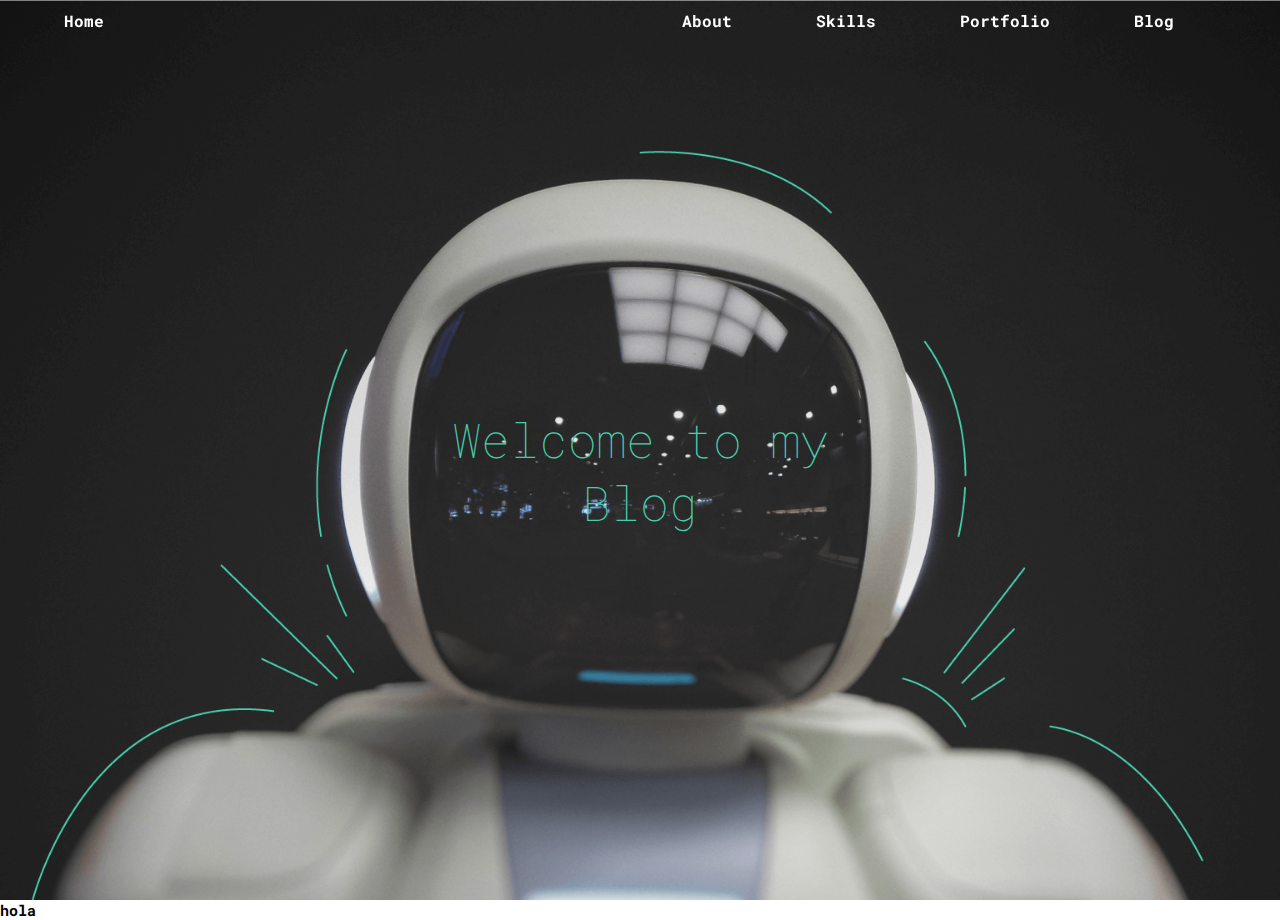
==== public/index.html @ 70240d45 "add styles to the nav bar" ====
<!DOCTYPE html>
<html lang="en">
<head>
    <meta charset="UTF-8">
    <meta http-equiv="X-UA-Compatible" content="IE=edge">
    <meta name="viewport" content="width=device-width, initial-scale=1.0">
    <title>EA</title>
    
    <link rel="stylesheet" href="css/main.css">
    <link rel="stylesheet" href="js/main.js">
    <link rel="stylesheet" href="/font/flaticon.css">

</head>
<body>
    <header class="header" id="header">
        <nav class="header__nav">
            <!-- logo button -->
            <section class="header__nav--logo">
                <a href="#">Home</a>
            </section>

            <ul class="header__nav--menu">
                <li class="menu--item">
                    <a href="#">About</a>
                </li>
                <li class="menu--item">
                    <a href="#">Skills</a>
                </li>
                <li class="menu--item">
                    <a href="#">Portfolio</a>
                </li>
                <li class="menu--item">
                    <a href="#">Blog</a>
                </li>
            </ul>
        </nav>

        <h1 class="header__title" >Welcome to my <br> Blog</h1>
    </header>

    <main class="main">
        <h2>hola</h2>
    </main>

    <footer class="footer">

    </footer>
    <!-- <main class="home__cover main">
        <header class="main__header">
            <nav class="main__header--nav">
                <section class="main__header__nav--logo-container">
                    <a href="index.html"> 
                        <img src="./assets/img/Logo-negro.png" alt="Logo de mi Blog">
                    </a>
                </section>
    
                <section class="main__header__nav--link-home">
                    <a href="perfil.html">About me</a>
                </section>
            </nav>
        </header>
    
        <div class="main__content">
            <h1 class="main__content--title">Welcome to my hotspot</h1>



            <button class="main__content--button">
                <a href="blogs.html">what's new</a>
            </button>
        </div>

        <footer class="footer--home">
            <p>Designed with ❤ by <a href="#">@efrain</a> </p>
            <ul class="icons__container">
                <li class="icons__link--container">
                    <a href="/"><span class="flaticon-010-linkedin"> </span></a>
                </li>
                <li class="icons__link--container">
                    <a href="/"><span class="flaticon-011-instagram"> </span></a>
                </li>
                <li class="icons__link--container">
                    <a href="/"><span class="flaticon-002-twitter"> </span></a>
                </li>
                <li class="icons__link--container">
                    <a href="/"><span class="flaticon-001-facebook"> </span></a>
                </li>
            </ul>
        </footer>
    </main> -->
</body>
</html>
---- public/css/main.css ----
@import url("https://fonts.googleapis.com/css2?family=Roboto+Mono:wght@300;400;500;700&family=Roboto+Slab:wght@400;700&family=Roboto:wght@400;500;700;900&display=swap");
* {
  padding: 0;
  margin: 0;
  box-sizing: border-box;
}

html {
  font-size: 62.5%;
}

body {
  width: 100vw;
  height: 100vh;
  position: relative;
  font-family: "Roboto Mono", monospace;
}

a {
  color: #FFFFFF;
  text-decoration: none;
}

li {
  list-style: none;
}

h1 {
  font-size: 48px;
  font-weight: bolder;
}

.header {
  display: grid;
  grid-template-rows: auto 1fr;
  width: 100vw;
  height: 100vh;
  background-image: url("../assets/img/Cover.png");
  /* Center the image */
  background-position: center;
  /* Do not repeat the image */
  background-repeat: no-repeat;
  /* Resize the background image to cover the entire container */
  background-size: cover;
}
.header .header__nav {
  position: sticky;
  top: 0;
  background-color: transparent; /* Inicialmente transparente */
  transition: background-color 0.3s ease;
  min-width: 300px;
  max-width: 1440px;
  width: 100%;
  margin: 0 auto;
  padding-inline: 5%;
  display: flex;
  align-items: center;
  justify-content: space-between;
}
.header .header__nav a {
  position: relative;
  font-size: 16px;
  font-weight: bolder;
}
.header .header__nav .header__nav--logo {
  flex: 1 0 0;
}
.header .header__nav .header__nav--logo a:hover {
  transition: all 1s;
  color: #47cfac;
}
.header .header__nav .header__nav--menu {
  flex: 1 0 0;
  display: flex;
  align-items: center;
  justify-content: space-around;
}
.header .header__nav .header__nav--menu .menu--item {
  padding: 1rem;
}
.header .header__nav .header__nav--menu .menu--item a {
  transition: all 0.5s;
}
.header .header__nav .header__nav--menu .menu--item a::before {
  position: absolute;
  content: " ";
  background-color: #47cfac;
  bottom: -10%;
  left: 50%;
  width: 0;
  height: 2px;
  transition: all 0.5s;
}
.header .header__nav .header__nav--menu .menu--item a:hover::before {
  left: 0;
  width: 100%;
}
.header .header__nav .header__nav--menu .menu--item a:hover {
  color: #47cfac;
}
.header .header__title {
  align-self: center;
  font-weight: lighter;
  text-align: center;
  color: #47cfac;
  margin-inline: auto;
}
---- font/flaticon.css ----
/*
  	Flaticon icon font: Flaticon
  	Creation date: 20/12/2018 09:27
  	*/

@font-face {
  font-family: "Flaticon";
  src: url("./Flaticon.eot");
  src: url("./Flaticon.eot?#iefix") format("embedded-opentype"),
       url("./Flaticon.woff") format("woff"),
       url("./Flaticon.ttf") format("truetype"),
       url("./Flaticon.svg#Flaticon") format("svg");
  font-weight: normal;
  font-style: normal;
}

@media screen and (-webkit-min-device-pixel-ratio:0) {
  @font-face {
    font-family: "Flaticon";
    src: url("./Flaticon.svg#Flaticon") format("svg");
  }
}

[class^="flaticon-"]:before, [class*=" flaticon-"]:before,
[class^="flaticon-"]:after, [class*=" flaticon-"]:after {   
  font-family: Flaticon;
        font-size: 30px;
font-style: normal;
/* margin-left: 20px; */
}

.flaticon-001-facebook:before { content: "\f100"; }
.flaticon-002-twitter:before { content: "\f101"; }
.flaticon-003-whatsapp:before { content: "\f102"; }
.flaticon-004-groupme:before { content: "\f103"; }
.flaticon-005-kik:before { content: "\f104"; }
.flaticon-006-skype:before { content: "\f105"; }
.flaticon-007-periscope:before { content: "\f106"; }
.flaticon-008-youtube:before { content: "\f107"; }
.flaticon-009-itunes:before { content: "\f108"; }
.flaticon-010-linkedin:before { content: "\f109"; }
.flaticon-011-instagram:before { content: "\f10a"; }
.flaticon-012-messenger:before { content: "\f10b"; }
.flaticon-013-twitter-1:before { content: "\f10c"; }
.flaticon-014-snapchat:before { content: "\f10d"; }
.flaticon-015-reddit:before { content: "\f10e"; }
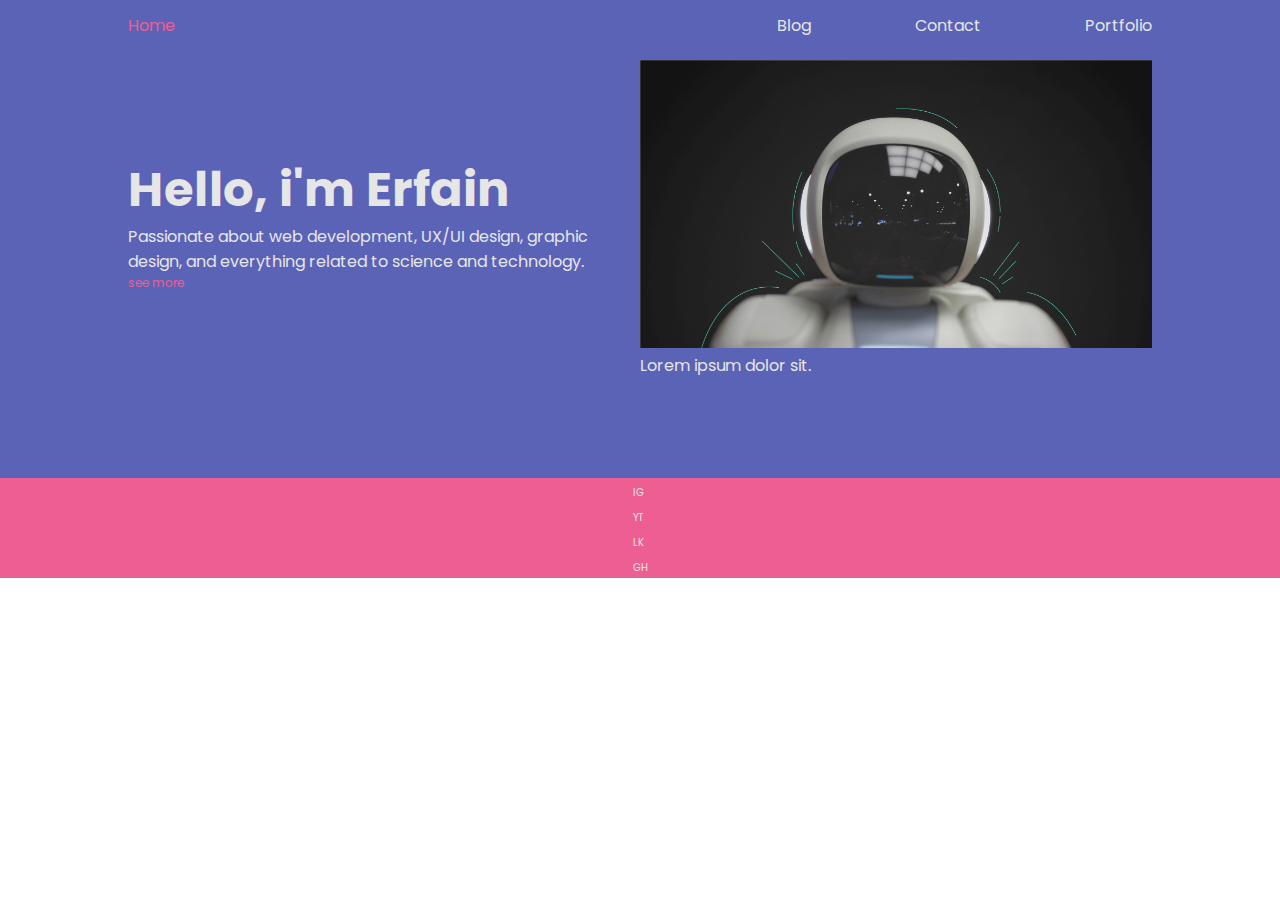
==== commit db6953aa: "add a responsive menu     burguer menu done     navbar menu done add header section     mobil first " ====
--- a/public/index.html
+++ b/public/index.html
@@ -9,84 +9,109 @@
     <link rel="stylesheet" href="css/main.css">
     <link rel="stylesheet" href="js/main.js">
     <link rel="stylesheet" href="/font/flaticon.css">
+    <link href="https://fonts.googleapis.com/icon?family=Material+Icons"
+    rel="stylesheet">
 
 </head>
 <body>
     <header class="header" id="header">
+        
         <nav class="header__nav">
-            <!-- logo button -->
-            <section class="header__nav--logo">
-                <a href="#">Home</a>
-            </section>
+            <a href="#" class="header__nav--logo home--button">Home</a>
 
             <ul class="header__nav--menu">
                 <li class="menu--item">
-                    <a href="#">About</a>
+                    <a href="">Blog</a>
                 </li>
                 <li class="menu--item">
-                    <a href="#">Skills</a>
+                    <a href="">Contact</a>
                 </li>
                 <li class="menu--item">
-                    <a href="#">Portfolio</a>
-                </li>
-                <li class="menu--item">
-                    <a href="#">Blog</a>
+                    <a href="">Portfolio</a>
                 </li>
             </ul>
+
+            <!-- <div class="menu-container">
+                <ul class="menu">
+                    <li><a href="#">Inicio</a></li>
+                    <li><a href="#">Acerca de</a></li>
+                    <li><a href="#">Servicios</a></li>
+                    <li><a href="#">Contacto</a></li>
+                </ul>
+            </div> -->
+            <nav id="mobile-menu" class="nav--menu-mobile">
+                <ul class="menu--options">
+                    <li><a href="#">Blog</a></li>
+                    <li><a href="#">Portfolio</a></li>
+                    <li><a href="#">Resume</a></li>
+                </ul>
+                <ul class="contact--list">
+                    <li>
+                        <a href="#">
+                            GH
+                        </a>
+                    </li>
+                    <li>
+                        <a href="#">
+                            LN
+                        </a>
+                    </li>
+                    <li>
+                        <a href="#">
+                            TW
+                        </a>
+                    </li>
+                </ul>
+            </nav>
+            <!--  -->
+
+            <nav class="header__nav-responsive">
+                <button class="nav-button button">
+                </button>
+            </nav>
+
         </nav>
 
-        <h1 class="header__title" >Welcome to my <br> Blog</h1>
+        <div class="header__cover">
+            <div class="header__cover--text">
+                <h1>Hello, i'm Erfain</h1>
+                <p>
+                    Passionate about web development, 
+                    UX/UI design, graphic design, and 
+                    everything related to science and 
+                    technology.
+                </p>
+
+                <!-- <button class="cover__button button" >about me</button> -->
+                <div class="cover__link--contact">
+                    <a href="#contact">see more </a>
+                    <span class="material-icons">arrow_right_alt</span>
+                </div>
+            </div>
+
+            <picture class="header__cover--imgContainer">
+                <source media="(min-width: 768px)" srcset="assets/img/Cover.png">
+                <img src="assets/img/profile-pic.jpg" alt="">
+                <a>Lorem ipsum dolor sit.</a>
+            </picture>
+
+            
+        </div>
     </header>
 
     <main class="main">
-        <h2>hola</h2>
+
     </main>
 
     <footer class="footer">
+        <ul>
+            <li><a href=""></a>IG</li>
+            <li><a href=""></a>YT</li>
+            <li><a href=""></a>LK</li>
+            <li><a href=""></a>GH</li>
+        </ul>
+    </footer>
 
-    </footer>
-    <!-- <main class="home__cover main">
-        <header class="main__header">
-            <nav class="main__header--nav">
-                <section class="main__header__nav--logo-container">
-                    <a href="index.html"> 
-                        <img src="./assets/img/Logo-negro.png" alt="Logo de mi Blog">
-                    </a>
-                </section>
-    
-                <section class="main__header__nav--link-home">
-                    <a href="perfil.html">About me</a>
-                </section>
-            </nav>
-        </header>
-    
-        <div class="main__content">
-            <h1 class="main__content--title">Welcome to my hotspot</h1>
-
-
-
-            <button class="main__content--button">
-                <a href="blogs.html">what's new</a>
-            </button>
-        </div>
-
-        <footer class="footer--home">
-            <p>Designed with ❤ by <a href="#">@efrain</a> </p>
-            <ul class="icons__container">
-                <li class="icons__link--container">
-                    <a href="/"><span class="flaticon-010-linkedin"> </span></a>
-                </li>
-                <li class="icons__link--container">
-                    <a href="/"><span class="flaticon-011-instagram"> </span></a>
-                </li>
-                <li class="icons__link--container">
-                    <a href="/"><span class="flaticon-002-twitter"> </span></a>
-                </li>
-                <li class="icons__link--container">
-                    <a href="/"><span class="flaticon-001-facebook"> </span></a>
-                </li>
-            </ul>
-        </footer>
-    </main> -->
+    <script src="js/main.js" ></script>
 </body>
 </html>--- a/public/css/main.css
+++ b/public/css/main.css
@@ -1,4 +1,4 @@
-@import url("https://fonts.googleapis.com/css2?family=Roboto+Mono:wght@300;400;500;700&family=Roboto+Slab:wght@400;700&family=Roboto:wght@400;500;700;900&display=swap");
+@import url("https://fonts.googleapis.com/css2?family=Poppins:wght@400;500;700&display=swap");
 * {
   padding: 0;
   margin: 0;
@@ -11,14 +11,24 @@
 
 body {
   width: 100vw;
-  height: 100vh;
   position: relative;
-  font-family: "Roboto Mono", monospace;
+  font-family: "Poppins", sans-serif;
+  color: #e6e6e6;
 }
 
 a {
-  color: #FFFFFF;
+  color: #e6e6e6;
   text-decoration: none;
+  font-size: 16px;
+}
+
+p {
+  font-size: 16px;
+  max-width: 600px;
+}
+
+img {
+  width: 100%;
 }
 
 li {
@@ -27,81 +37,223 @@
 
 h1 {
   font-size: 48px;
-  font-weight: bolder;
+  letter-spacing: 0.05rem;
+  font-weight: 700;
+  line-height: 48px;
+  -webkit-margin-after: 1rem;
+          margin-block-end: 1rem;
+  -webkit-margin-before: 3rem;
+          margin-block-start: 3rem;
 }
 
 .header {
-  display: grid;
-  grid-template-rows: auto 1fr;
-  width: 100vw;
-  height: 100vh;
-  background-image: url("../assets/img/Cover.png");
-  /* Center the image */
-  background-position: center;
-  /* Do not repeat the image */
-  background-repeat: no-repeat;
-  /* Resize the background image to cover the entire container */
-  background-size: cover;
+  -webkit-padding-after: 3rem;
+          padding-block-end: 3rem;
+  background-color: #5b63b7;
+}
+.header > [class*=header__] {
+  min-width: 280px;
+  max-width: 1440px;
+  width: 80%;
+  margin: 0 auto;
 }
 .header .header__nav {
-  position: sticky;
-  top: 0;
-  background-color: transparent; /* Inicialmente transparente */
-  transition: background-color 0.3s ease;
-  min-width: 300px;
-  max-width: 1440px;
-  width: 100%;
-  margin: 0 auto;
-  padding-inline: 5%;
-  display: flex;
-  align-items: center;
+  position: relative;
+  display: flex;
   justify-content: space-between;
-}
-.header .header__nav a {
+  align-items: center;
+  min-height: 5rem;
+  font-size: 16px;
+}
+.header .header__nav .header__nav--logo {
+  color: #ed5e93;
+}
+.header .header__nav .header__nav--menu {
+  flex-basis: 50%;
+  justify-content: end;
+  text-align: end;
+}
+.header .header__nav .header__nav--menu > li {
+  flex: 1 0 0;
+  transition: all 0.3s;
+}
+.header .header__nav .header__nav--menu > li > a {
   position: relative;
-  font-size: 16px;
-  font-weight: bolder;
-}
-.header .header__nav .header__nav--logo {
-  flex: 1 0 0;
-}
-.header .header__nav .header__nav--logo a:hover {
-  transition: all 1s;
-  color: #47cfac;
-}
-.header .header__nav .header__nav--menu {
-  flex: 1 0 0;
-  display: flex;
-  align-items: center;
-  justify-content: space-around;
-}
-.header .header__nav .header__nav--menu .menu--item {
-  padding: 1rem;
-}
-.header .header__nav .header__nav--menu .menu--item a {
-  transition: all 0.5s;
-}
-.header .header__nav .header__nav--menu .menu--item a::before {
+}
+.header .header__nav .header__nav--menu > li > a::before {
   position: absolute;
   content: " ";
-  background-color: #47cfac;
+  background-color: #ed5e93;
   bottom: -10%;
   left: 50%;
   width: 0;
-  height: 2px;
+  height: 5px;
   transition: all 0.5s;
 }
-.header .header__nav .header__nav--menu .menu--item a:hover::before {
-  left: 0;
-  width: 100%;
-}
-.header .header__nav .header__nav--menu .menu--item a:hover {
-  color: #47cfac;
-}
-.header .header__title {
-  align-self: center;
-  font-weight: lighter;
-  text-align: center;
-  color: #47cfac;
-  margin-inline: auto;
+.header .header__nav .header__nav--menu > li > a:hover::before {
+  left: 0%;
+  width: 100%;
+}
+.header .header__nav .header__nav--menu > li > a:hover {
+  color: #ed5e93;
+}
+.header .header__nav .nav--menu-mobile.open {
+  display: flex;
+}
+.header .header__nav .nav--menu-mobile {
+  display: none;
+  flex-direction: column;
+  align-items: center;
+  justify-content: space-around;
+  position: fixed;
+  inset: 0;
+  width: 100vw;
+  height: 100vh;
+  padding: 5rem;
+  background-color: #e6e6e6;
+}
+.header .header__nav .nav--menu-mobile li a {
+  color: #ed5e93;
+}
+.header .header__nav .nav--menu-mobile > ul {
+  display: flex;
+  flex: 1 0 0;
+  width: 100%;
+}
+.header .header__nav .nav--menu-mobile .menu--options {
+  flex-direction: column;
+  align-items: center;
+  justify-content: center;
+  gap: 3rem;
+}
+.header .header__nav .nav--menu-mobile .menu--options li {
+  width: 50%;
+}
+.header .header__nav .nav--menu-mobile .contact--list {
+  justify-content: space-around;
+  align-items: center;
+}
+.header .header__nav .nav--menu-mobile .contact--list::before {
+  content: "Say Hello";
+  position: absolute;
+  top: 55%;
+  color: #ed5e93;
+  opacity: 0.5;
+  font-size: 24px;
+  font-weight: 700;
+}
+.header .header__nav .nav-button {
+  height: 30px;
+  width: 30px;
+  background: none;
+  outline: none;
+  border: none;
+}
+.header .header__nav .nav-button::before {
+  content: "";
+  display: inline-block;
+  width: 100%;
+  height: 2px;
+  background-color: #ed5e93;
+  transition: all 0.3s;
+}
+.header .header__nav .nav-button::after {
+  content: "";
+  display: inline-block;
+  width: 80%;
+  height: 2px;
+  background-color: #ed5e93;
+  transition: all 0.3s;
+  transform: translateX(10%);
+}
+.header .header__nav .nav-button-active {
+  height: 30px;
+  width: 30px;
+  background: none;
+  outline: none;
+  border: none;
+}
+.header .header__nav .nav-button-active::before {
+  content: "";
+  display: inline-block;
+  width: 100%;
+  height: 2px;
+  background-color: #ed5e93;
+  transform: translateY(400%) rotate(45deg);
+}
+.header .header__nav .nav-button-active::after {
+  content: "";
+  display: inline-block;
+  width: 100%;
+  height: 2px;
+  background-color: #ed5e93;
+  transform: translateY(-400%) rotate(-45deg);
+}
+.header .header__cover {
+  flex-grow: 1;
+  display: flex;
+  flex-wrap: wrap;
+  align-items: center;
+}
+@media (min-width: 768px) {
+  .header .header__cover > [class*=header__cover--] {
+    width: 50%;
+  }
+}
+.header .header__cover .header__cover--text .cover__link--contact {
+  width: -moz-fit-content;
+  width: fit-content;
+  -webkit-margin-after: 1rem;
+          margin-block-end: 1rem;
+  display: flex;
+  gap: 2px;
+  align-items: center;
+  transition: all 0.3s;
+}
+.header .header__cover .header__cover--text .cover__link--contact > a {
+  font-size: 12px;
+  color: #ed5e93;
+}
+.header .header__cover .header__cover--text .cover__link--contact > span {
+  font-size: 16px;
+  color: #ed5e93;
+  cursor: pointer;
+}
+.header .header__cover .header__cover--text .cover__link--contact:hover {
+  transform: translateX(10%);
+}
+.header .header__cover .header__cover--imgContainer {
+  margin-block: 1rem;
+}
+
+.main {
+  padding-block: 3rem;
+  background-color: #5b63b7;
+}
+
+.footer {
+  display: flex;
+  justify-content: center;
+  align-items: center;
+  background-color: #ed5e93;
+}
+.footer > [class*=footer__] {
+  min-width: 280px;
+  max-width: 1440px;
+  width: 80%;
+  margin: 0 auto;
+}
+
+@media (max-width: 768px) {
+  .header__nav--menu {
+    display: none;
+  }
+}
+@media (min-width: 767px) {
+  .header__nav-responsive {
+    display: none;
+  }
+  .header__nav--menu {
+    display: flex;
+  }
 }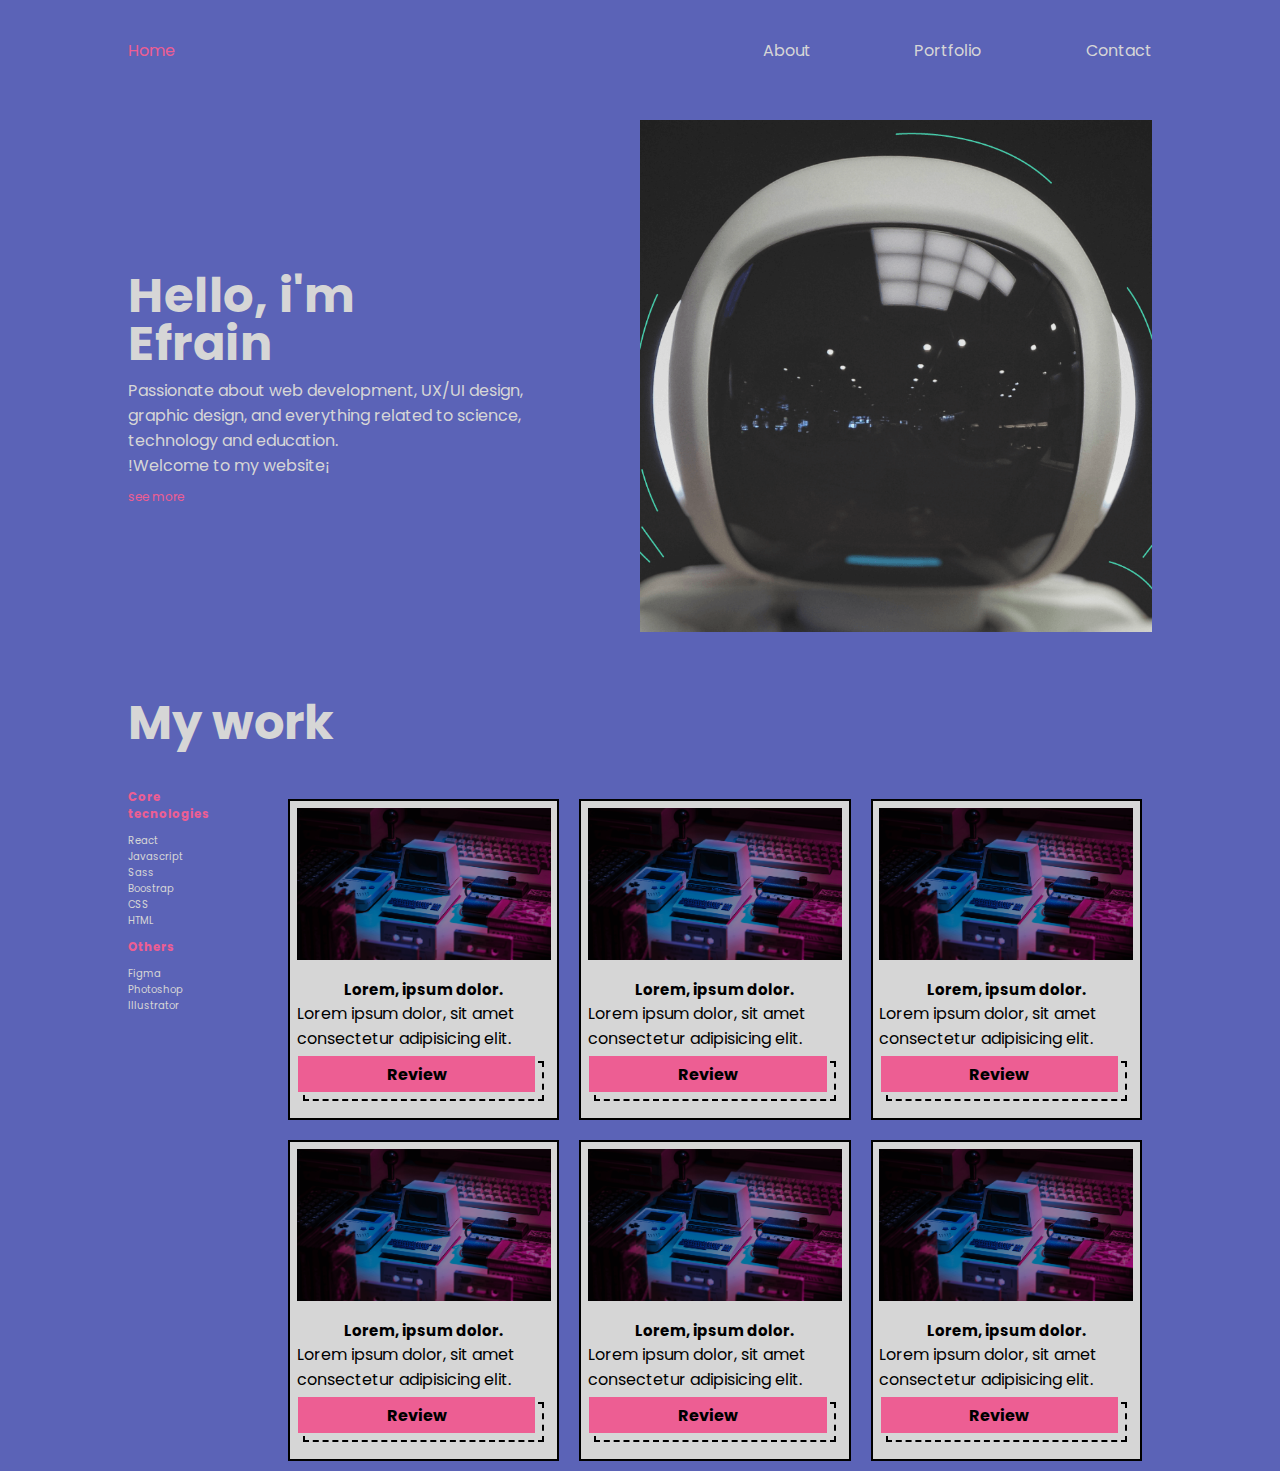
==== commit e7f14acd: "Add my work section to the main content,     -responsive" ====
--- a/public/index.html
+++ b/public/index.html
@@ -21,29 +21,21 @@
 
             <ul class="header__nav--menu">
                 <li class="menu--item">
-                    <a href="">Blog</a>
+                    <a href="">About</a>
+                </li>
+                <li class="menu--item">
+                    <a href="">Portfolio</a>
                 </li>
                 <li class="menu--item">
                     <a href="">Contact</a>
                 </li>
-                <li class="menu--item">
-                    <a href="">Portfolio</a>
-                </li>
             </ul>
 
-            <!-- <div class="menu-container">
-                <ul class="menu">
-                    <li><a href="#">Inicio</a></li>
-                    <li><a href="#">Acerca de</a></li>
-                    <li><a href="#">Servicios</a></li>
-                    <li><a href="#">Contacto</a></li>
-                </ul>
-            </div> -->
             <nav id="mobile-menu" class="nav--menu-mobile">
                 <ul class="menu--options">
-                    <li><a href="#">Blog</a></li>
+                    <li><a href="#">About me</a></li>
                     <li><a href="#">Portfolio</a></li>
-                    <li><a href="#">Resume</a></li>
+                    <li><a href="#">Contact</a></li>
                 </ul>
                 <ul class="contact--list">
                     <li>
@@ -64,27 +56,25 @@
                 </ul>
             </nav>
             <!--  -->
-
             <nav class="header__nav-responsive">
                 <button class="nav-button button">
                 </button>
             </nav>
-
         </nav>
-
         <div class="header__cover">
             <div class="header__cover--text">
-                <h1>Hello, i'm Erfain</h1>
+                <h1>Hello, i'm <br> Efrain</h1>
                 <p>
                     Passionate about web development, 
                     UX/UI design, graphic design, and 
-                    everything related to science and 
-                    technology.
+                    everything related to science, technology and education.
+                    <br>
+                    !Welcome to my website¡
                 </p>
 
                 <!-- <button class="cover__button button" >about me</button> -->
                 <div class="cover__link--contact">
-                    <a href="#contact">see more </a>
+                    <a href="about.html">see more </a>
                     <span class="material-icons">arrow_right_alt</span>
                 </div>
             </div>
@@ -92,7 +82,6 @@
             <picture class="header__cover--imgContainer">
                 <source media="(min-width: 768px)" srcset="assets/img/Cover.png">
                 <img src="assets/img/profile-pic.jpg" alt="">
-                <a>Lorem ipsum dolor sit.</a>
             </picture>
 
             
@@ -100,17 +89,135 @@
     </header>
 
     <main class="main">
-
+        <h2 class="main__projects-tittel">My work</h2>
+        <div class="main__projects-wraper">
+            <div class="main__projects--aside">
+                <h3>Core <br> tecnologies</h3>
+                <ul>
+                    <li>React</li>
+                    <li>Javascript</li>
+                    <li>Sass</li>
+                    <li>Boostrap</li>
+                    <li>CSS</li>
+                    <li>HTML</li>
+                </ul>
+                <h3>Others</h3>
+                <ul>
+                    <li>Figma</li>
+                    <li>Photoshop</li>
+                    <li>Illustrator</li>
+                </ul>
+            </div>
+
+            <div class="main__projects">
+
+                <div class="project-card card">
+                    <div class="img-container">
+                        <img class="project-img" src="assets/img/main-news-img.png" alt="">
+                    </div>
+
+                    <div class="info-container">
+                        <h2 class="project-title">Lorem, ipsum dolor.</h2>
+                        <p class="project-description">Lorem ipsum dolor, sit amet consectetur adipisicing elit.</p>
+
+                        <div class="project-button button" href="#">
+                            <a href="#"><span>Review</span></a>
+                        </div>
+
+                    </div>
+                </div>
+
+                <div class="project-card card">
+                    <div class="img-container">
+                        <img class="project-img" src="assets/img/main-news-img.png" alt="">
+                    </div>
+
+                    <div class="info-container">
+                        <h2 class="project-title">Lorem, ipsum dolor.</h2>
+                        <p class="project-description">Lorem ipsum dolor, sit amet consectetur adipisicing elit.</p>
+
+                        <div class="project-button button" href="#">
+                            <a href="#"><span>Review</span></a>
+                        </div>
+                        
+                    </div>
+                </div>
+
+                <div class="project-card card">
+                    <div class="img-container">
+                        <img class="project-img" src="assets/img/main-news-img.png" alt="">
+                    </div>
+
+                    <div class="info-container">
+                        <h2 class="project-title">Lorem, ipsum dolor.</h2>
+                        <p class="project-description">Lorem ipsum dolor, sit amet consectetur adipisicing elit.</p>
+
+                        <div class="project-button button" href="#">
+                            <a href="#"><span>Review</span></a>
+                        </div>
+                        
+                    </div>
+                </div>
+
+                <div class="project-card card">
+                    <div class="img-container">
+                        <img class="project-img" src="assets/img/main-news-img.png" alt="">
+                    </div>
+
+                    <div class="info-container">
+                        <h2 class="project-title">Lorem, ipsum dolor.</h2>
+                        <p class="project-description">Lorem ipsum dolor, sit amet consectetur adipisicing elit.</p>
+
+                        <div class="project-button button" href="#">
+                            <a href="#"><span>Review</span></a>
+                        </div>
+                        
+                    </div>
+                </div>
+
+                <div class="project-card card">
+                    <div class="img-container">
+                        <img class="project-img" src="assets/img/main-news-img.png" alt="">
+                    </div>
+
+                    <div class="info-container">
+                        <h2 class="project-title">Lorem, ipsum dolor.</h2>
+                        <p class="project-description">Lorem ipsum dolor, sit amet consectetur adipisicing elit.</p>
+
+                        <div class="project-button button" href="#">
+                            <a href="#"><span>Review</span></a>
+                        </div>
+                        
+                    </div>
+                </div>
+
+                <div class="project-card card">
+                    <div class="img-container">
+                        <img class="project-img" src="assets/img/main-news-img.png" alt="">
+                    </div>
+
+                    <div class="info-container">
+                        <h2 class="project-title">Lorem, ipsum dolor.</h2>
+                        <p class="project-description">Lorem ipsum dolor, sit amet consectetur adipisicing elit.</p>
+
+                        <div class="project-button button" href="#">
+                            <a href="#"><span>Review</span></a>
+                        </div>
+                        
+                    </div>
+                </div>
+            </div>
+        </div>
     </main>
 
-    <footer class="footer">
+    <!-- <footer class="footer">
         <ul>
             <li><a href=""></a>IG</li>
             <li><a href=""></a>YT</li>
             <li><a href=""></a>LK</li>
             <li><a href=""></a>GH</li>
         </ul>
-    </footer>
+    </footer> -->
 
     <script src="js/main.js" ></script>
 </body>
--- a/public/css/main.css
+++ b/public/css/main.css
@@ -1,4 +1,343 @@
 @import url("https://fonts.googleapis.com/css2?family=Poppins:wght@400;500;700&display=swap");
+@import url("https://fonts.googleapis.com/css2?family=Poppins:wght@400;500;700&display=swap");
+@import url("https://fonts.googleapis.com/css2?family=Poppins:wght@400;500;700&display=swap");
+@import url("https://fonts.googleapis.com/css2?family=Poppins:wght@400;500;700&display=swap");
+.main > [class*=main__] {
+  min-width: 280px;
+  max-width: 1440px;
+  width: 80%;
+  margin: 0 auto;
+}
+.main .main__projects-tittel {
+  font-size: 48px;
+  -webkit-margin-after: 3rem;
+          margin-block-end: 3rem;
+}
+.main .main__projects-wraper {
+  display: flex;
+  flex-wrap: wrap;
+}
+.main .main__projects-wraper .main__projects--aside {
+  flex: 0 1 150px;
+  -webkit-padding-end: 3rem;
+          padding-inline-end: 3rem;
+  position: relative;
+}
+.main .main__projects-wraper .main__projects--aside ul, .main .main__projects-wraper .main__projects--aside h3 {
+  -webkit-margin-after: 1rem;
+          margin-block-end: 1rem;
+}
+.main .main__projects-wraper .main__projects--aside h3 {
+  color: #ed5e93;
+}
+.main .main__projects-wraper .main__projects {
+  flex: 1 0 280px;
+  display: grid;
+  grid-template-columns: repeat(auto-fit, minmax(230px, 1fr));
+  grid-auto-flow: dense;
+}
+.main .main__projects-wraper .main__projects .project-card {
+  margin: 1rem;
+  background-color: #d6d6d6;
+  border: 2px solid #000000;
+}
+.main .main__projects-wraper .main__projects .project-card .img-container {
+  padding: 2.5%;
+}
+.main .main__projects-wraper .main__projects .project-card .img-container img {
+  width: 100%;
+}
+.main .main__projects-wraper .main__projects .project-card .info-container {
+  padding: 2.5%;
+  display: flex;
+  flex-direction: column;
+  align-items: center;
+  color: #000000;
+}
+.main .main__projects-wraper .main__projects .project-card .info-container .project-button {
+  margin-block: 1rem;
+}
+
+.button {
+  position: relative;
+  border: 2px dashed #000000;
+  width: 95%;
+  min-height: 40px;
+}
+.button a {
+  position: absolute;
+  top: -7px;
+  left: -3%;
+  width: 100%;
+  height: 100%;
+  text-align: center;
+  background-color: #ed5e93;
+  display: grid;
+  place-content: center;
+  color: #000000;
+  font-weight: 700;
+}
+.button:hover > a {
+  transition: all 0.3s;
+  top: 0;
+  left: 0;
+}
+.button:hover {
+  border: 2px solid #000000;
+}
+
+.card {
+  display: flex;
+  flex-direction: column;
+  justify-content: space-between;
+  align-items: center;
+}
+
+.header {
+  -webkit-padding-after: 3rem;
+          padding-block-end: 3rem;
+}
+.header > [class*=header__] {
+  min-width: 280px;
+  max-width: 1440px;
+  width: 80%;
+  margin: 0 auto;
+}
+.header .header__nav {
+  position: relative;
+  display: flex;
+  justify-content: space-between;
+  align-items: center;
+  font-size: 16px;
+  height: 10rem;
+}
+.header .header__nav .header__nav--logo {
+  color: #ed5e93;
+  position: relative;
+}
+.header .header__nav .header__nav--logo::before {
+  position: absolute;
+  content: " ";
+  background-color: #ed5e93;
+  bottom: -10%;
+  left: 50%;
+  width: 0;
+  height: 5px;
+  transition: all 0.3s;
+}
+.header .header__nav .header__nav--logo:hover::before {
+  left: 0%;
+  width: 100%;
+}
+.header .header__nav .header__nav--logo:hover {
+  color: #ed5e93;
+}
+.header .header__nav .header__nav--menu {
+  flex-basis: 50%;
+  justify-content: end;
+  text-align: end;
+}
+.header .header__nav .header__nav--menu > li {
+  flex: 1 0 0;
+}
+.header .header__nav .header__nav--menu > li a {
+  position: relative;
+}
+.header .header__nav .header__nav--menu > li a::before {
+  position: absolute;
+  content: " ";
+  background-color: #ed5e93;
+  bottom: -10%;
+  left: 50%;
+  width: 0;
+  height: 5px;
+  transition: all 0.3s;
+}
+.header .header__nav .header__nav--menu > li a:hover::before {
+  left: 0%;
+  width: 100%;
+}
+.header .header__nav .header__nav--menu > li a:hover {
+  color: #ed5e93;
+}
+.header .header__nav .nav--menu-mobile.open {
+  display: flex;
+}
+.header .header__nav .nav--menu-mobile {
+  display: none;
+  flex-direction: column;
+  align-items: center;
+  justify-content: space-around;
+  position: fixed;
+  inset: 0;
+  width: 100vw;
+  height: 100vh;
+  padding: 5rem;
+  background-color: #d6d6d6;
+}
+.header .header__nav .nav--menu-mobile li a {
+  color: #ed5e93;
+}
+.header .header__nav .nav--menu-mobile > ul {
+  display: flex;
+  flex: 1 0 0;
+  width: 100%;
+}
+.header .header__nav .nav--menu-mobile .menu--options {
+  flex-direction: column;
+  align-items: center;
+  justify-content: center;
+  gap: 3rem;
+}
+.header .header__nav .nav--menu-mobile .menu--options li {
+  width: 50%;
+}
+.header .header__nav .nav--menu-mobile .menu--options li a {
+  position: relative;
+}
+.header .header__nav .nav--menu-mobile .menu--options li a::before {
+  position: absolute;
+  content: " ";
+  background-color: #ed5e93;
+  bottom: -10%;
+  left: 50%;
+  width: 0;
+  height: 5px;
+  transition: all 0.3s;
+}
+.header .header__nav .nav--menu-mobile .menu--options li a:hover::before {
+  left: 0%;
+  width: 100%;
+}
+.header .header__nav .nav--menu-mobile .menu--options li a:hover {
+  color: #ed5e93;
+}
+.header .header__nav .nav--menu-mobile .contact--list {
+  justify-content: space-around;
+  align-items: center;
+}
+.header .header__nav .nav--menu-mobile .contact--list::before {
+  content: "Say Hello";
+  position: absolute;
+  top: 55%;
+  color: #ed5e93;
+  opacity: 0.5;
+  font-size: 24px;
+  font-weight: 700;
+}
+.header .header__nav .nav-button {
+  height: 30px;
+  width: 30px;
+  background: none;
+  outline: none;
+  border: none;
+}
+.header .header__nav .nav-button::before {
+  content: "";
+  display: inline-block;
+  width: 100%;
+  height: 2px;
+  background-color: #ed5e93;
+  clear: both;
+  transition: all 0.3s;
+}
+.header .header__nav .nav-button::after {
+  content: "";
+  display: inline-block;
+  width: 80%;
+  height: 2px;
+  background-color: #ed5e93;
+  clear: both;
+  transition: all 0.3s;
+  transform: translateX(10%);
+}
+.header .header__nav .nav-button-active {
+  height: 30px;
+  width: 30px;
+  background: none;
+  outline: none;
+  border: none;
+}
+.header .header__nav .nav-button-active::before {
+  transform: translateY(400%) rotate(45deg);
+}
+.header .header__nav .nav-button-active::after {
+  width: 100%;
+  transform: translateY(-400%) rotate(-45deg);
+}
+.header .header__cover {
+  flex-grow: 1;
+  display: flex;
+  flex-wrap: wrap;
+  align-items: center;
+}
+@media (min-width: 768px) {
+  .header .header__cover > [class*=header__cover--] {
+    width: 50%;
+  }
+}
+@media (min-width: 768px) {
+  .header .header__cover .header__cover--text > p {
+    width: 80%;
+  }
+}
+.header .header__cover .header__cover--text .cover__link--contact {
+  width: -moz-fit-content;
+  width: fit-content;
+  margin-block: 1rem;
+  display: flex;
+  gap: 2px;
+  align-items: center;
+}
+.header .header__cover .header__cover--text .cover__link--contact > a {
+  font-size: 12px;
+  color: #ed5e93;
+}
+.header .header__cover .header__cover--text .cover__link--contact > span {
+  font-size: 16px;
+  color: #ed5e93;
+  cursor: pointer;
+}
+.header .header__cover .header__cover--text .cover__link--contact:hover {
+  transition: all 0.9s;
+  transform: translateX(10%);
+}
+.header .header__cover .header__cover--imgContainer {
+  margin-block: 2rem;
+}
+.header .header__cover .header__cover--imgContainer img {
+  aspect-ratio: 1/1;
+  object-view-box: inset(15%);
+  -o-object-fit: cover;
+     object-fit: cover;
+}
+
+@media (max-width: 768px) {
+  .header__nav--menu {
+    display: none;
+  }
+}
+@media (min-width: 767px) {
+  .header__nav-responsive {
+    display: none;
+  }
+  .header__nav--menu {
+    display: flex;
+  }
+}
+.footer {
+  display: flex;
+  justify-content: center;
+  align-items: center;
+  background-color: #ed5e93;
+}
+.footer > [class*=footer__] {
+  min-width: 280px;
+  max-width: 1440px;
+  width: 80%;
+  margin: 0 auto;
+}
+
 * {
   padding: 0;
   margin: 0;
@@ -10,21 +349,21 @@
 }
 
 body {
-  width: 100vw;
+  width: 100%;
   position: relative;
   font-family: "Poppins", sans-serif;
-  color: #e6e6e6;
+  color: #d6d6d6;
+  background-color: #5b63b7;
 }
 
 a {
-  color: #e6e6e6;
+  color: #d6d6d6;
   text-decoration: none;
   font-size: 16px;
 }
 
 p {
   font-size: 16px;
-  max-width: 600px;
 }
 
 img {
@@ -44,216 +383,4 @@
           margin-block-end: 1rem;
   -webkit-margin-before: 3rem;
           margin-block-start: 3rem;
-}
-
-.header {
-  -webkit-padding-after: 3rem;
-          padding-block-end: 3rem;
-  background-color: #5b63b7;
-}
-.header > [class*=header__] {
-  min-width: 280px;
-  max-width: 1440px;
-  width: 80%;
-  margin: 0 auto;
-}
-.header .header__nav {
-  position: relative;
-  display: flex;
-  justify-content: space-between;
-  align-items: center;
-  min-height: 5rem;
-  font-size: 16px;
-}
-.header .header__nav .header__nav--logo {
-  color: #ed5e93;
-}
-.header .header__nav .header__nav--menu {
-  flex-basis: 50%;
-  justify-content: end;
-  text-align: end;
-}
-.header .header__nav .header__nav--menu > li {
-  flex: 1 0 0;
-  transition: all 0.3s;
-}
-.header .header__nav .header__nav--menu > li > a {
-  position: relative;
-}
-.header .header__nav .header__nav--menu > li > a::before {
-  position: absolute;
-  content: " ";
-  background-color: #ed5e93;
-  bottom: -10%;
-  left: 50%;
-  width: 0;
-  height: 5px;
-  transition: all 0.5s;
-}
-.header .header__nav .header__nav--menu > li > a:hover::before {
-  left: 0%;
-  width: 100%;
-}
-.header .header__nav .header__nav--menu > li > a:hover {
-  color: #ed5e93;
-}
-.header .header__nav .nav--menu-mobile.open {
-  display: flex;
-}
-.header .header__nav .nav--menu-mobile {
-  display: none;
-  flex-direction: column;
-  align-items: center;
-  justify-content: space-around;
-  position: fixed;
-  inset: 0;
-  width: 100vw;
-  height: 100vh;
-  padding: 5rem;
-  background-color: #e6e6e6;
-}
-.header .header__nav .nav--menu-mobile li a {
-  color: #ed5e93;
-}
-.header .header__nav .nav--menu-mobile > ul {
-  display: flex;
-  flex: 1 0 0;
-  width: 100%;
-}
-.header .header__nav .nav--menu-mobile .menu--options {
-  flex-direction: column;
-  align-items: center;
-  justify-content: center;
-  gap: 3rem;
-}
-.header .header__nav .nav--menu-mobile .menu--options li {
-  width: 50%;
-}
-.header .header__nav .nav--menu-mobile .contact--list {
-  justify-content: space-around;
-  align-items: center;
-}
-.header .header__nav .nav--menu-mobile .contact--list::before {
-  content: "Say Hello";
-  position: absolute;
-  top: 55%;
-  color: #ed5e93;
-  opacity: 0.5;
-  font-size: 24px;
-  font-weight: 700;
-}
-.header .header__nav .nav-button {
-  height: 30px;
-  width: 30px;
-  background: none;
-  outline: none;
-  border: none;
-}
-.header .header__nav .nav-button::before {
-  content: "";
-  display: inline-block;
-  width: 100%;
-  height: 2px;
-  background-color: #ed5e93;
-  transition: all 0.3s;
-}
-.header .header__nav .nav-button::after {
-  content: "";
-  display: inline-block;
-  width: 80%;
-  height: 2px;
-  background-color: #ed5e93;
-  transition: all 0.3s;
-  transform: translateX(10%);
-}
-.header .header__nav .nav-button-active {
-  height: 30px;
-  width: 30px;
-  background: none;
-  outline: none;
-  border: none;
-}
-.header .header__nav .nav-button-active::before {
-  content: "";
-  display: inline-block;
-  width: 100%;
-  height: 2px;
-  background-color: #ed5e93;
-  transform: translateY(400%) rotate(45deg);
-}
-.header .header__nav .nav-button-active::after {
-  content: "";
-  display: inline-block;
-  width: 100%;
-  height: 2px;
-  background-color: #ed5e93;
-  transform: translateY(-400%) rotate(-45deg);
-}
-.header .header__cover {
-  flex-grow: 1;
-  display: flex;
-  flex-wrap: wrap;
-  align-items: center;
-}
-@media (min-width: 768px) {
-  .header .header__cover > [class*=header__cover--] {
-    width: 50%;
-  }
-}
-.header .header__cover .header__cover--text .cover__link--contact {
-  width: -moz-fit-content;
-  width: fit-content;
-  -webkit-margin-after: 1rem;
-          margin-block-end: 1rem;
-  display: flex;
-  gap: 2px;
-  align-items: center;
-  transition: all 0.3s;
-}
-.header .header__cover .header__cover--text .cover__link--contact > a {
-  font-size: 12px;
-  color: #ed5e93;
-}
-.header .header__cover .header__cover--text .cover__link--contact > span {
-  font-size: 16px;
-  color: #ed5e93;
-  cursor: pointer;
-}
-.header .header__cover .header__cover--text .cover__link--contact:hover {
-  transform: translateX(10%);
-}
-.header .header__cover .header__cover--imgContainer {
-  margin-block: 1rem;
-}
-
-.main {
-  padding-block: 3rem;
-  background-color: #5b63b7;
-}
-
-.footer {
-  display: flex;
-  justify-content: center;
-  align-items: center;
-  background-color: #ed5e93;
-}
-.footer > [class*=footer__] {
-  min-width: 280px;
-  max-width: 1440px;
-  width: 80%;
-  margin: 0 auto;
-}
-
-@media (max-width: 768px) {
-  .header__nav--menu {
-    display: none;
-  }
-}
-@media (min-width: 767px) {
-  .header__nav-responsive {
-    display: none;
-  }
-  .header__nav--menu {
-    display: flex;
-  }
 }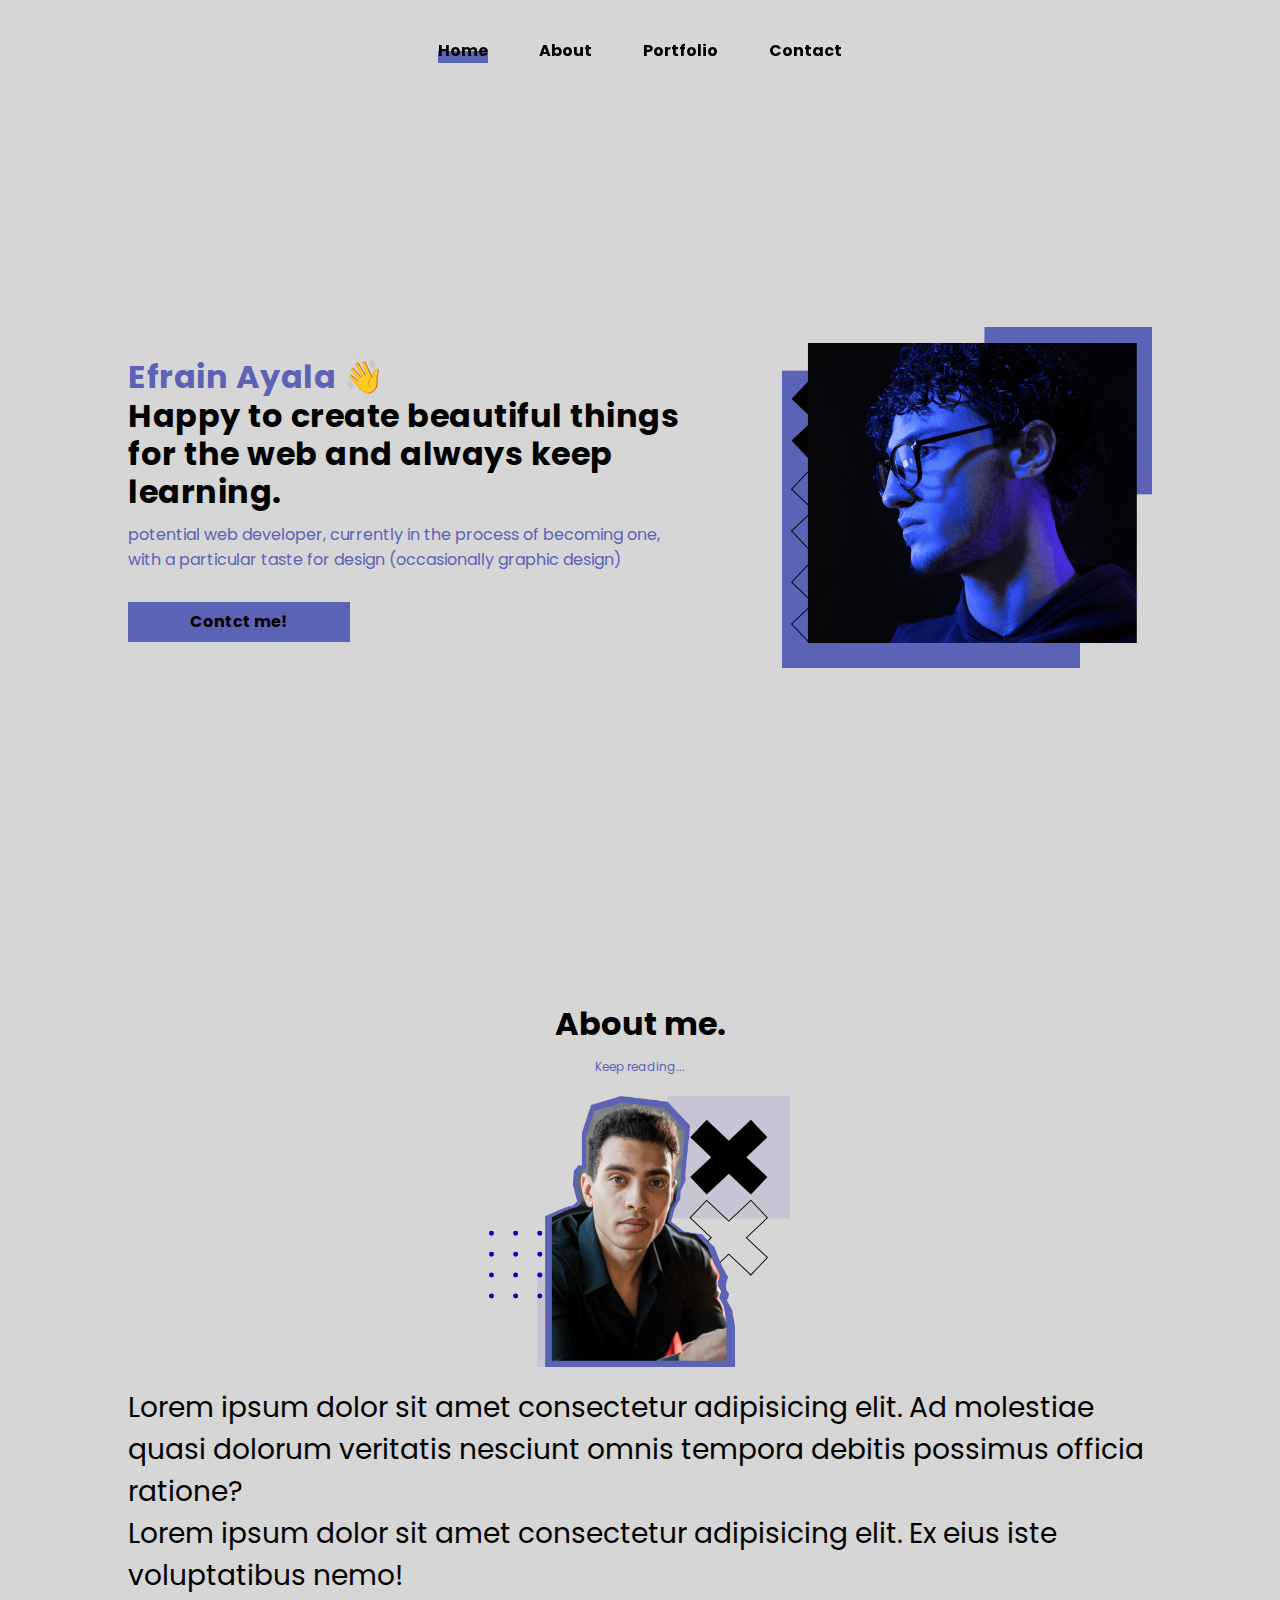
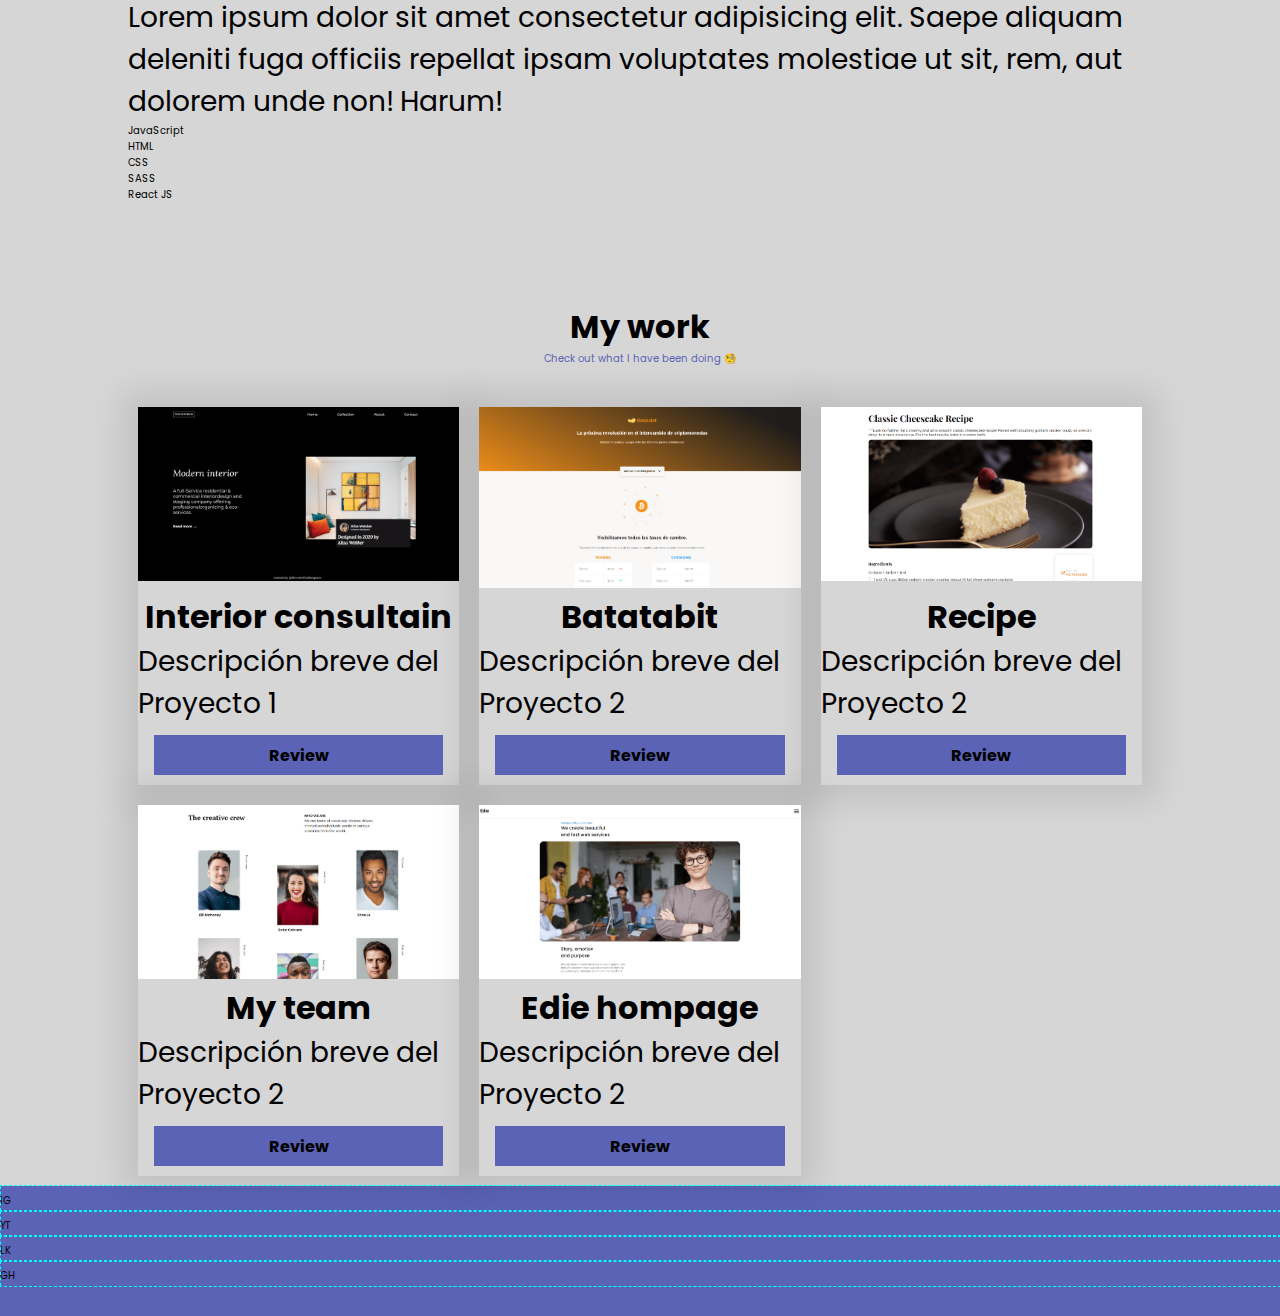
==== commit 54a567ae: "add general styles" ====
--- a/public/index.html
+++ b/public/index.html
@@ -8,7 +8,7 @@
     
     <link rel="stylesheet" href="css/main.css">
     <link rel="stylesheet" href="js/main.js">
-    <link rel="stylesheet" href="/font/flaticon.css">
+    <!-- <link rel="stylesheet" href="/font/flaticon.css"> -->
     <link href="https://fonts.googleapis.com/icon?family=Material+Icons"
     rel="stylesheet">
 
@@ -17,14 +17,16 @@
     <header class="header" id="header">
         
         <nav class="header__nav">
-            <a href="#" class="header__nav--logo home--button">Home</a>
 
             <ul class="header__nav--menu">
                 <li class="menu--item">
-                    <a href="">About</a>
+                    <a class="cta-nav" href="">Home</a>
                 </li>
                 <li class="menu--item">
-                    <a href="">Portfolio</a>
+                    <a href="#About">About</a>
+                </li>
+                <li class="menu--item">
+                    <a href="#Portfolio">Portfolio</a>
                 </li>
                 <li class="menu--item">
                     <a href="">Contact</a>
@@ -57,168 +59,110 @@
             </nav>
             <!--  -->
             <nav class="header__nav-responsive">
+
+                <div class="mobile-home">
+                    <a class="cta-nav" href="">Home</a>
+                </div>
+
                 <button class="nav-button button">
+                    <span></span>
                 </button>
             </nav>
         </nav>
-        <div class="header__cover">
-            <div class="header__cover--text">
-                <h1>Hello, i'm <br> Efrain</h1>
-                <p>
-                    Passionate about web development, 
-                    UX/UI design, graphic design, and 
-                    everything related to science, technology and education.
-                    <br>
-                    !Welcome to my website¡
-                </p>
 
-                <!-- <button class="cover__button button" >about me</button> -->
-                <div class="cover__link--contact">
-                    <a href="about.html">see more </a>
-                    <span class="material-icons">arrow_right_alt</span>
-                </div>
-            </div>
-
-            <picture class="header__cover--imgContainer">
-                <source media="(min-width: 768px)" srcset="assets/img/Cover.png">
-                <img src="assets/img/profile-pic.jpg" alt="">
-            </picture>
-
-            
-        </div>
     </header>
 
     <main class="main">
-        <h2 class="main__projects-tittel">My work</h2>
-        <div class="main__projects-wraper">
-            <div class="main__projects--aside">
-                <h3>Core <br> tecnologies</h3>
-                <ul>
-                    <li>React</li>
-                    <li>Javascript</li>
-                    <li>Sass</li>
-                    <li>Boostrap</li>
+<!-- ------------------------------------------------------ -->
+        <section id="Hero" class="main__hero">
+            <div class="hero--text">
+                <h1> 
+                    <span>Efrain Ayala 👋</span> <br>
+                    Happy to create beautiful things for the web and always keep learning.
+                </h1>
+                <p>
+                    <!-- !Welcome to my website¡ -->
+                    potential web developer, currently in the process of becoming one, with a particular taste for design (occasionally graphic design) 
+                </p>
+
+                <div class="button">
+                    <a href="#Footer"><span>Contct me!</span></a>
+                </div>
+
+            </div>
+
+            <picture class="hero--imgContainer imgContainer">
+                <img src="assets/img/Recurso 1_profile.png" alt="">
+            </picture>
+        </section>
+<!-- ------------------------------------------------------ -->
+        <section id="About" class="main__about">
+            <h2 class="about--title">About me.</h2>
+            <p>Keep reading...</p>
+
+            <div class="about--imgContainer imgContainer">
+                <img src="assets/img/profile-photo_about.png" alt="">
+            </div>
+
+            <div class="about--info">
+
+                <p>Lorem ipsum dolor sit amet consectetur adipisicing elit. Ad molestiae quasi dolorum veritatis nesciunt omnis tempora debitis possimus officia ratione?</p>
+
+                <p>Lorem ipsum dolor sit amet consectetur adipisicing elit. Ex eius iste voluptatibus nemo!
+                </p>
+
+                <p>Lorem ipsum dolor sit amet consectetur adipisicing elit. Saepe aliquam deleniti fuga officiis repellat ipsam voluptates molestiae ut sit, rem, aut dolorem unde non! Harum!</p>
+
+                <ul class="skills--list">
+                    <li>JavaScript</li>
+                    <li>HTML</li>
                     <li>CSS</li>
-                    <li>HTML</li>
-                </ul>
-                <h3>Others</h3>
-                <ul>
-                    <li>Figma</li>
-                    <li>Photoshop</li>
-                    <li>Illustrator</li>
+                    <li>SASS</li>
+                    <li>React JS</li>
                 </ul>
             </div>
-
-            <div class="main__projects">
-
-                <div class="project-card card">
-                    <div class="img-container">
-                        <img class="project-img" src="assets/img/main-news-img.png" alt="">
-                    </div>
-
-                    <div class="info-container">
-                        <h2 class="project-title">Lorem, ipsum dolor.</h2>
-                        <p class="project-description">Lorem ipsum dolor, sit amet consectetur adipisicing elit.</p>
-
-                        <div class="project-button button" href="#">
-                            <a href="#"><span>Review</span></a>
-                        </div>
-
-                    </div>
-                </div>
-
-                <div class="project-card card">
-                    <div class="img-container">
-                        <img class="project-img" src="assets/img/main-news-img.png" alt="">
-                    </div>
-
-                    <div class="info-container">
-                        <h2 class="project-title">Lorem, ipsum dolor.</h2>
-                        <p class="project-description">Lorem ipsum dolor, sit amet consectetur adipisicing elit.</p>
-
-                        <div class="project-button button" href="#">
-                            <a href="#"><span>Review</span></a>
-                        </div>
-                        
-                    </div>
-                </div>
-
-                <div class="project-card card">
-                    <div class="img-container">
-                        <img class="project-img" src="assets/img/main-news-img.png" alt="">
-                    </div>
-
-                    <div class="info-container">
-                        <h2 class="project-title">Lorem, ipsum dolor.</h2>
-                        <p class="project-description">Lorem ipsum dolor, sit amet consectetur adipisicing elit.</p>
-
-                        <div class="project-button button" href="#">
-                            <a href="#"><span>Review</span></a>
-                        </div>
-                        
-                    </div>
-                </div>
-
-                <div class="project-card card">
-                    <div class="img-container">
-                        <img class="project-img" src="assets/img/main-news-img.png" alt="">
-                    </div>
-
-                    <div class="info-container">
-                        <h2 class="project-title">Lorem, ipsum dolor.</h2>
-                        <p class="project-description">Lorem ipsum dolor, sit amet consectetur adipisicing elit.</p>
-
-                        <div class="project-button button" href="#">
-                            <a href="#"><span>Review</span></a>
-                        </div>
-                        
-                    </div>
-                </div>
-
-                <div class="project-card card">
-                    <div class="img-container">
-                        <img class="project-img" src="assets/img/main-news-img.png" alt="">
-                    </div>
-
-                    <div class="info-container">
-                        <h2 class="project-title">Lorem, ipsum dolor.</h2>
-                        <p class="project-description">Lorem ipsum dolor, sit amet consectetur adipisicing elit.</p>
-
-                        <div class="project-button button" href="#">
-                            <a href="#"><span>Review</span></a>
-                        </div>
-                        
-                    </div>
-                </div>
-
-                <div class="project-card card">
-                    <div class="img-container">
-                        <img class="project-img" src="assets/img/main-news-img.png" alt="">
-                    </div>
-
-                    <div class="info-container">
-                        <h2 class="project-title">Lorem, ipsum dolor.</h2>
-                        <p class="project-description">Lorem ipsum dolor, sit amet consectetur adipisicing elit.</p>
-
-                        <div class="project-button button" href="#">
-                            <a href="#"><span>Review</span></a>
-                        </div>
-                        
-                    </div>
-                </div>
+        </section>
+<!-- ------------------------------------------------------ -->
+        <section id="Portfolio" class="main__projects">
+            <div class="projects--tittel">
+                <h2>My work</h2>
+                <span>Check out what I have been doing</span>
             </div>
-        </div>
+        <div id="projectsContainer" class="projects-wraper">
+                <!-- <div class="main__projects" id="main__projects">
+    
+                </div> -->
+            </div>
+        </section>
+<!-- ------------------------------------------------------ -->
     </main>
 
-    <!-- <footer class="footer">
+    <footer id="Footer" class="footer">
         <ul>
             <li><a href=""></a>IG</li>
             <li><a href=""></a>YT</li>
             <li><a href=""></a>LK</li>
             <li><a href=""></a>GH</li>
         </ul>
-    </footer> -->
+    </footer>
+
+    <template id="template-card">
+        <div class="project-card card">
+            <div class="img-container">
+                <img class="project-img" src="" alt="">
+            </div>
+
+            <div class="info-container">
+                <h2 class="project-title"></h2>
+                <p class="project-description"></p>
+
+                <div class="project-button button" href="">
+                    <a href="#"><span>Review</span></a>
+                </div>
+            </div>
+        </div>
+    </template>
 
     <script src="js/main.js" ></script>
 </body>
-</html>+</html>
--- a/public/css/main.css
+++ b/public/css/main.css
@@ -1,101 +1,113 @@
+@charset "UTF-8";
 @import url("https://fonts.googleapis.com/css2?family=Poppins:wght@400;500;700&display=swap");
 @import url("https://fonts.googleapis.com/css2?family=Poppins:wght@400;500;700&display=swap");
 @import url("https://fonts.googleapis.com/css2?family=Poppins:wght@400;500;700&display=swap");
 @import url("https://fonts.googleapis.com/css2?family=Poppins:wght@400;500;700&display=swap");
-.main > [class*=main__] {
-  min-width: 280px;
-  max-width: 1440px;
-  width: 80%;
-  margin: 0 auto;
-}
-.main .main__projects-tittel {
-  font-size: 48px;
+@import url("https://fonts.googleapis.com/css2?family=Poppins:wght@400;500;700&display=swap");
+.button {
+  position: relative;
+  background-color: #000000;
+  min-height: 40px;
+}
+.button a {
+  transition: all 0.3s;
+  position: absolute;
+  top: 0;
+  right: 0;
+  width: 100%;
+  height: 100%;
+  text-align: center;
+  background-color: #5b63b7;
+  display: grid;
+  place-content: center;
+  color: #000000;
+  font-weight: 700;
+}
+.button:hover > a {
+  transform: translate(-5px, -5px);
+}
+
+.card {
+  display: flex;
+  flex-direction: column;
+  justify-content: space-between;
+  align-items: center;
+}
+
+.main__projects .projects--tittel {
+  text-align: center;
   -webkit-margin-after: 3rem;
           margin-block-end: 3rem;
 }
-.main .main__projects-wraper {
-  display: flex;
-  flex-wrap: wrap;
-}
-.main .main__projects-wraper .main__projects--aside {
-  flex: 0 1 150px;
-  -webkit-padding-end: 3rem;
-          padding-inline-end: 3rem;
-  position: relative;
-}
-.main .main__projects-wraper .main__projects--aside ul, .main .main__projects-wraper .main__projects--aside h3 {
-  -webkit-margin-after: 1rem;
-          margin-block-end: 1rem;
-}
-.main .main__projects-wraper .main__projects--aside h3 {
-  color: #ed5e93;
-}
-.main .main__projects-wraper .main__projects {
-  flex: 1 0 280px;
+.main__projects .projects--tittel > span {
+  color: #5b63b7;
+}
+.main__projects .projects--tittel > span::after {
+  content: " 🧐";
+}
+.main__projects .projects-wraper {
   display: grid;
-  grid-template-columns: repeat(auto-fit, minmax(230px, 1fr));
+  grid-template-columns: repeat(auto-fit, minmax(300px, 1fr));
   grid-auto-flow: dense;
 }
-.main .main__projects-wraper .main__projects .project-card {
+.main__projects .projects-wraper .project-card {
+  box-shadow: 0px 0px 31px 15px rgba(0, 0, 0, 0.1);
   margin: 1rem;
   background-color: #d6d6d6;
-  border: 2px solid #000000;
-}
-.main .main__projects-wraper .main__projects .project-card .img-container {
-  padding: 2.5%;
-}
-.main .main__projects-wraper .main__projects .project-card .img-container img {
-  width: 100%;
-}
-.main .main__projects-wraper .main__projects .project-card .info-container {
-  padding: 2.5%;
-  display: flex;
-  flex-direction: column;
-  align-items: center;
-  color: #000000;
-}
-.main .main__projects-wraper .main__projects .project-card .info-container .project-button {
+}
+.main__projects .projects-wraper .project-card .img-container {
+  -o-object-fit: cover;
+     object-fit: cover;
+}
+.main__projects .projects-wraper .project-card .info-container {
+  display: flex;
+  flex-direction: column;
+  align-items: center;
+  color: #000000;
+}
+.main__projects .projects-wraper .project-card .info-container .project-button {
+  width: 90%;
   margin-block: 1rem;
 }
 
 .button {
   position: relative;
-  border: 2px dashed #000000;
-  width: 95%;
+  background-color: #000000;
   min-height: 40px;
 }
 .button a {
-  position: absolute;
-  top: -7px;
-  left: -3%;
+  transition: all 0.3s;
+  position: absolute;
+  top: 0;
+  right: 0;
   width: 100%;
   height: 100%;
   text-align: center;
-  background-color: #ed5e93;
+  background-color: #5b63b7;
   display: grid;
   place-content: center;
   color: #000000;
   font-weight: 700;
 }
 .button:hover > a {
-  transition: all 0.3s;
+  transform: translate(-5px, -5px);
+}
+
+.card {
+  display: flex;
+  flex-direction: column;
+  justify-content: space-between;
+  align-items: center;
+}
+
+.header {
+  position: fixed;
   top: 0;
-  left: 0;
-}
-.button:hover {
-  border: 2px solid #000000;
-}
-
-.card {
-  display: flex;
-  flex-direction: column;
-  justify-content: space-between;
-  align-items: center;
-}
-
-.header {
-  -webkit-padding-after: 3rem;
-          padding-block-end: 3rem;
+  z-index: 11;
+  width: 100%;
+  min-height: 10rem;
+  display: flex;
+  align-items: center;
 }
 .header > [class*=header__] {
   min-width: 280px;
@@ -105,65 +117,57 @@
 }
 .header .header__nav {
   position: relative;
-  display: flex;
-  justify-content: space-between;
-  align-items: center;
   font-size: 16px;
-  height: 10rem;
-}
-.header .header__nav .header__nav--logo {
-  color: #ed5e93;
-  position: relative;
-}
-.header .header__nav .header__nav--logo::before {
-  position: absolute;
-  content: " ";
-  background-color: #ed5e93;
+}
+.header .header__nav .header__nav--menu {
+  width: 50%;
+  margin: 0 auto;
+  align-items: center;
+  justify-content: center;
+  text-align: center;
+  gap: 10%;
+}
+.header .header__nav .header__nav--menu > li a:not(.cta-nav) {
+  color: #000000;
+  font-weight: 700;
+  position: relative;
+}
+.header .header__nav .header__nav--menu > li a:not(.cta-nav)::before {
+  position: absolute;
+  content: "";
+  display: inline-block;
+  width: 100%;
+  height: 0px;
+  background-color: #5b63b7;
+  clear: both;
   bottom: -10%;
-  left: 50%;
-  width: 0;
-  height: 5px;
-  transition: all 0.3s;
-}
-.header .header__nav .header__nav--logo:hover::before {
-  left: 0%;
-  width: 100%;
-}
-.header .header__nav .header__nav--logo:hover {
-  color: #ed5e93;
-}
-.header .header__nav .header__nav--menu {
-  flex-basis: 50%;
-  justify-content: end;
-  text-align: end;
-}
-.header .header__nav .header__nav--menu > li {
-  flex: 1 0 0;
-}
-.header .header__nav .header__nav--menu > li a {
-  position: relative;
-}
-.header .header__nav .header__nav--menu > li a::before {
-  position: absolute;
-  content: " ";
-  background-color: #ed5e93;
-  bottom: -10%;
-  left: 50%;
-  width: 0;
-  height: 5px;
-  transition: all 0.3s;
-}
-.header .header__nav .header__nav--menu > li a:hover::before {
-  left: 0%;
-  width: 100%;
-}
-.header .header__nav .header__nav--menu > li a:hover {
-  color: #ed5e93;
-}
-.header .header__nav .nav--menu-mobile.open {
-  display: flex;
-}
-.header .header__nav .nav--menu-mobile {
+  transition: all 0.3s;
+  z-index: -1;
+}
+.header .header__nav .header__nav--menu > li a:not(.cta-nav):hover::before {
+  height: 12px;
+  bottom: -5%;
+}
+.header .header__nav .header__nav--menu > li .cta-nav {
+  color: #000000;
+  font-weight: 700;
+  position: relative;
+}
+.header .header__nav .header__nav--menu > li .cta-nav::before {
+  position: absolute;
+  content: "";
+  display: inline-block;
+  width: 100%;
+  height: 12px;
+  background-color: #5b63b7;
+  clear: both;
+  bottom: -5%;
+  z-index: -1;
+}
+.header .nav--menu-mobile.open {
+  display: flex;
+}
+.header .nav--menu-mobile {
   display: none;
   flex-direction: column;
   align-items: center;
@@ -173,163 +177,249 @@
   width: 100vw;
   height: 100vh;
   padding: 5rem;
-  background-color: #d6d6d6;
-}
-.header .header__nav .nav--menu-mobile li a {
-  color: #ed5e93;
-}
-.header .header__nav .nav--menu-mobile > ul {
+}
+.header .nav--menu-mobile li a {
+  color: #000000;
+}
+.header .nav--menu-mobile > ul {
   display: flex;
   flex: 1 0 0;
   width: 100%;
 }
-.header .header__nav .nav--menu-mobile .menu--options {
+.header .nav--menu-mobile .menu--options {
   flex-direction: column;
   align-items: center;
   justify-content: center;
   gap: 3rem;
 }
-.header .header__nav .nav--menu-mobile .menu--options li {
+.header .nav--menu-mobile .menu--options li {
   width: 50%;
 }
-.header .header__nav .nav--menu-mobile .menu--options li a {
-  position: relative;
-}
-.header .header__nav .nav--menu-mobile .menu--options li a::before {
-  position: absolute;
-  content: " ";
-  background-color: #ed5e93;
+.header .nav--menu-mobile .menu--options li a {
+  position: relative;
+}
+.header .nav--menu-mobile .menu--options li a::before {
+  position: absolute;
+  content: "";
+  display: inline-block;
+  width: 100%;
+  height: 0px;
+  background-color: #5b63b7;
+  clear: both;
   bottom: -10%;
-  left: 50%;
-  width: 0;
-  height: 5px;
-  transition: all 0.3s;
-}
-.header .header__nav .nav--menu-mobile .menu--options li a:hover::before {
-  left: 0%;
-  width: 100%;
-}
-.header .header__nav .nav--menu-mobile .menu--options li a:hover {
-  color: #ed5e93;
-}
-.header .header__nav .nav--menu-mobile .contact--list {
+  transition: all 0.3s;
+  z-index: -1;
+}
+.header .nav--menu-mobile .menu--options li a:hover::before {
+  height: 12px;
+  bottom: -5%;
+}
+.header .nav--menu-mobile .contact--list {
   justify-content: space-around;
   align-items: center;
 }
-.header .header__nav .nav--menu-mobile .contact--list::before {
+.header .nav--menu-mobile .contact--list::before {
   content: "Say Hello";
   position: absolute;
   top: 55%;
-  color: #ed5e93;
+  color: #5b63b7;
   opacity: 0.5;
   font-size: 24px;
   font-weight: 700;
 }
-.header .header__nav .nav-button {
+.header .nav--menu-mobile .contact--list li {
+  width: 50%;
+}
+.header .nav--menu-mobile .contact--list li a {
+  position: relative;
+}
+.header .nav--menu-mobile .contact--list li a::before {
+  position: absolute;
+  content: "";
+  display: inline-block;
+  width: 100%;
+  height: 0px;
+  background-color: #5b63b7;
+  clear: both;
+  bottom: -10%;
+  transition: all 0.3s;
+  z-index: -1;
+}
+.header .nav--menu-mobile .contact--list li a:hover::before {
+  height: 12px;
+  bottom: -5%;
+}
+.header .header__nav-responsive {
+  align-items: center;
+  justify-content: space-between;
+}
+.header .header__nav-responsive .cta-nav {
+  color: #000000;
+  font-weight: 700;
+  position: relative;
+}
+.header .header__nav-responsive .cta-nav::before {
+  position: absolute;
+  content: "";
+  display: inline-block;
+  width: 100%;
+  height: 12px;
+  background-color: #5b63b7;
+  clear: both;
+  bottom: -5%;
+  z-index: -1;
+}
+.header .header__nav-responsive .nav-button {
   height: 30px;
   width: 30px;
   background: none;
   outline: none;
   border: none;
 }
-.header .header__nav .nav-button::before {
+.header .header__nav-responsive .nav-button::before {
   content: "";
   display: inline-block;
   width: 100%;
   height: 2px;
-  background-color: #ed5e93;
+  background-color: #5b63b7;
   clear: both;
-  transition: all 0.3s;
-}
-.header .header__nav .nav-button::after {
+  transition: all 0.4s;
+}
+.header .header__nav-responsive .nav-button::after {
   content: "";
   display: inline-block;
   width: 80%;
   height: 2px;
-  background-color: #ed5e93;
+  background-color: #5b63b7;
   clear: both;
   transition: all 0.3s;
   transform: translateX(10%);
 }
-.header .header__nav .nav-button-active {
+.header .header__nav-responsive .nav-button-active {
   height: 30px;
   width: 30px;
   background: none;
   outline: none;
   border: none;
 }
-.header .header__nav .nav-button-active::before {
-  transform: translateY(400%) rotate(45deg);
-}
-.header .header__nav .nav-button-active::after {
-  width: 100%;
-  transform: translateY(-400%) rotate(-45deg);
-}
-.header .header__cover {
-  flex-grow: 1;
-  display: flex;
-  flex-wrap: wrap;
-  align-items: center;
-}
-@media (min-width: 768px) {
-  .header .header__cover > [class*=header__cover--] {
-    width: 50%;
-  }
-}
-@media (min-width: 768px) {
-  .header .header__cover .header__cover--text > p {
-    width: 80%;
-  }
-}
-.header .header__cover .header__cover--text .cover__link--contact {
-  width: -moz-fit-content;
-  width: fit-content;
-  margin-block: 1rem;
-  display: flex;
-  gap: 2px;
-  align-items: center;
-}
-.header .header__cover .header__cover--text .cover__link--contact > a {
-  font-size: 12px;
-  color: #ed5e93;
-}
-.header .header__cover .header__cover--text .cover__link--contact > span {
-  font-size: 16px;
-  color: #ed5e93;
-  cursor: pointer;
-}
-.header .header__cover .header__cover--text .cover__link--contact:hover {
-  transition: all 0.9s;
-  transform: translateX(10%);
-}
-.header .header__cover .header__cover--imgContainer {
-  margin-block: 2rem;
-}
-.header .header__cover .header__cover--imgContainer img {
-  aspect-ratio: 1/1;
-  object-view-box: inset(15%);
-  -o-object-fit: cover;
-     object-fit: cover;
-}
-
-@media (max-width: 768px) {
+.header .header__nav-responsive .nav-button-active::before {
+  transform: translateY(220%) rotate(45deg);
+}
+.header .header__nav-responsive .nav-button-active::after {
+  width: 100%;
+  transform: translateY(-540%) rotate(-45deg);
+}
+
+@media screen and (max-width: 767px) {
   .header__nav--menu {
     display: none;
   }
-}
-@media (min-width: 767px) {
+  .header__nav-responsive {
+    display: flex;
+  }
+}
+@media screen and (min-width: 768px) {
+  .header__nav--menu {
+    display: flex;
+  }
   .header__nav-responsive {
     display: none;
   }
-  .header__nav--menu {
-    display: flex;
-  }
+}
+.button {
+  position: relative;
+  background-color: #000000;
+  min-height: 40px;
+}
+.button a {
+  transition: all 0.3s;
+  position: absolute;
+  top: 0;
+  right: 0;
+  width: 100%;
+  height: 100%;
+  text-align: center;
+  background-color: #5b63b7;
+  display: grid;
+  place-content: center;
+  color: #000000;
+  font-weight: 700;
+}
+.button:hover > a {
+  transform: translate(-5px, -5px);
+}
+
+.card {
+  display: flex;
+  flex-direction: column;
+  justify-content: space-between;
+  align-items: center;
+}
+
+.button {
+  position: relative;
+  background-color: #000000;
+  min-height: 40px;
+}
+.button a {
+  transition: all 0.3s;
+  position: absolute;
+  top: 0;
+  right: 0;
+  width: 100%;
+  height: 100%;
+  text-align: center;
+  background-color: #5b63b7;
+  display: grid;
+  place-content: center;
+  color: #000000;
+  font-weight: 700;
+}
+.button:hover > a {
+  transform: translate(-5px, -5px);
+}
+
+.card {
+  display: flex;
+  flex-direction: column;
+  justify-content: space-between;
+  align-items: center;
+}
+
+.main__about {
+  min-height: 100vh;
+  display: flex;
+  flex-direction: column;
+  align-items: center;
+  -webkit-margin-before: 4rem;
+          margin-block-start: 4rem;
+}
+.main__about > p {
+  -webkit-margin-before: 1rem;
+          margin-block-start: 1rem;
+  color: #5b63b7;
+  font-size: 12px;
+}
+.main__about .about--imgContainer {
+  display: flex;
+  justify-content: center;
+  margin-block: 2rem;
+  background-image: url("../assets/svg/about-img-bg_about.svg");
+  background-repeat: no-repeat;
+  background-position: center;
+}
+.main__about .about--imgContainer img {
+  width: 30%;
+  -o-object-fit: contain;
+     object-fit: contain;
 }
 .footer {
-  display: flex;
-  justify-content: center;
-  align-items: center;
-  background-color: #ed5e93;
+  background-color: #5b63b7;
+  -webkit-padding-after: 3rem;
+          padding-block-end: 3rem;
+}
+.footer * {
+  outline: 1px dashed aqua;
 }
 .footer > [class*=footer__] {
   min-width: 280px;
@@ -338,6 +428,81 @@
   margin: 0 auto;
 }
 
+.button {
+  position: relative;
+  background-color: #000000;
+  min-height: 40px;
+}
+.button a {
+  transition: all 0.3s;
+  position: absolute;
+  top: 0;
+  right: 0;
+  width: 100%;
+  height: 100%;
+  text-align: center;
+  background-color: #5b63b7;
+  display: grid;
+  place-content: center;
+  color: #000000;
+  font-weight: 700;
+}
+.button:hover > a {
+  transform: translate(-5px, -5px);
+}
+
+.card {
+  display: flex;
+  flex-direction: column;
+  justify-content: space-between;
+  align-items: center;
+}
+
+.main__hero {
+  display: flex;
+  flex-wrap: wrap;
+  align-items: center;
+  justify-content: center;
+  min-height: 100vh;
+}
+@media screen and (min-width: 768px) {
+  .main__hero .hero--text {
+    flex: 1.5 0 0;
+    -webkit-padding-end: 5rem;
+            padding-inline-end: 5rem;
+  }
+}
+@media screen and (min-width: 1024px) {
+  .main__hero .hero--text {
+    -webkit-padding-end: 10rem;
+            padding-inline-end: 10rem;
+  }
+}
+.main__hero .hero--text h1 span {
+  color: #5b63b7;
+}
+.main__hero .hero--text p {
+  -webkit-margin-before: 1rem;
+          margin-block-start: 1rem;
+  color: #5b63b7;
+  font-size: 16px;
+  max-width: 550px;
+}
+.main__hero .hero--text > .button {
+  -webkit-margin-before: 3rem;
+          margin-block-start: 3rem;
+  width: 40%;
+  max-width: 250px;
+}
+.main__hero .hero--imgContainer {
+  margin-block: 2rem;
+}
+@media screen and (min-width: 768px) {
+  .main__hero .hero--imgContainer {
+    flex: 1 0 0;
+  }
+}
+
 * {
   padding: 0;
   margin: 0;
@@ -352,18 +517,37 @@
   width: 100%;
   position: relative;
   font-family: "Poppins", sans-serif;
-  color: #d6d6d6;
-  background-color: #5b63b7;
+  color: #000000;
+  background-color: #d6d6d6;
 }
 
 a {
-  color: #d6d6d6;
   text-decoration: none;
   font-size: 16px;
 }
+@media screen and (min-width: 768px) {
+  a {
+    font-size: 16px;
+  }
+}
+@media screen and (min-width: 1024px) {
+  a {
+    font-size: 16px;
+  }
+}
 
 p {
-  font-size: 16px;
+  font-size: 20px;
+}
+@media screen and (min-width: 768px) {
+  p {
+    font-size: 24px;
+  }
+}
+@media screen and (min-width: 1024px) {
+  p {
+    font-size: 28px;
+  }
 }
 
 img {
@@ -375,12 +559,65 @@
 }
 
 h1 {
-  font-size: 48px;
+  font-size: 24px;
   letter-spacing: 0.05rem;
   font-weight: 700;
-  line-height: 48px;
-  -webkit-margin-after: 1rem;
-          margin-block-end: 1rem;
-  -webkit-margin-before: 3rem;
-          margin-block-start: 3rem;
+  line-height: 28.8px;
+}
+@media screen and (min-width: 768px) {
+  h1 {
+    font-size: 28px;
+  }
+}
+@media screen and (min-width: 1024px) {
+  h1 {
+    font-size: 32px;
+  }
+}
+@media screen and (min-width: 768px) {
+  h1 {
+    line-height: 33.6px;
+  }
+}
+@media screen and (min-width: 1024px) {
+  h1 {
+    line-height: 38.4px;
+  }
+}
+
+h2 {
+  font-size: 24px;
+}
+@media screen and (min-width: 768px) {
+  h2 {
+    font-size: 28px;
+  }
+}
+@media screen and (min-width: 1024px) {
+  h2 {
+    font-size: 32px;
+  }
+}
+
+h3 {
+  font-size: 20px;
+}
+@media screen and (min-width: 768px) {
+  h3 {
+    font-size: 24px;
+  }
+}
+@media screen and (min-width: 1024px) {
+  h3 {
+    font-size: 28px;
+  }
+}
+
+.main > section {
+  min-width: 280px;
+  max-width: 1440px;
+  width: 80%;
+  margin: 0 auto;
+  -webkit-padding-before: 10rem;
+          padding-block-start: 10rem;
 }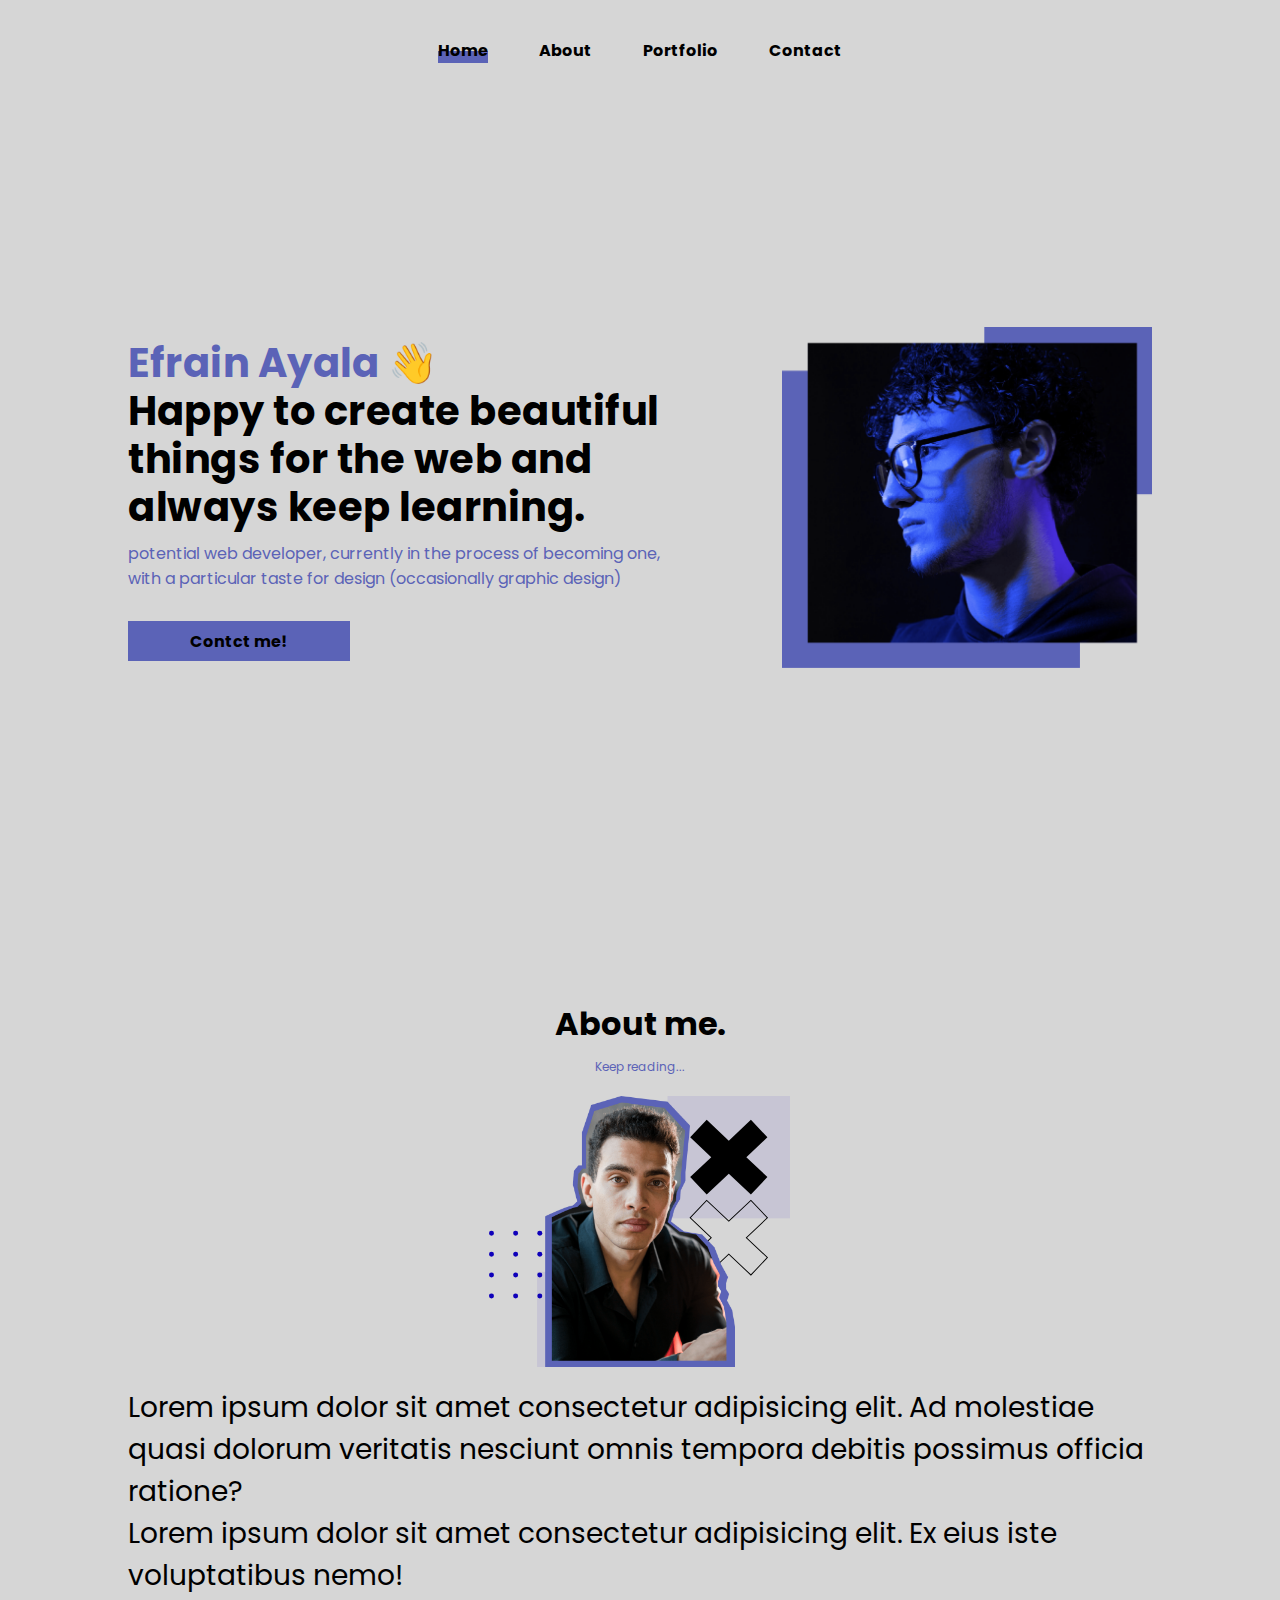
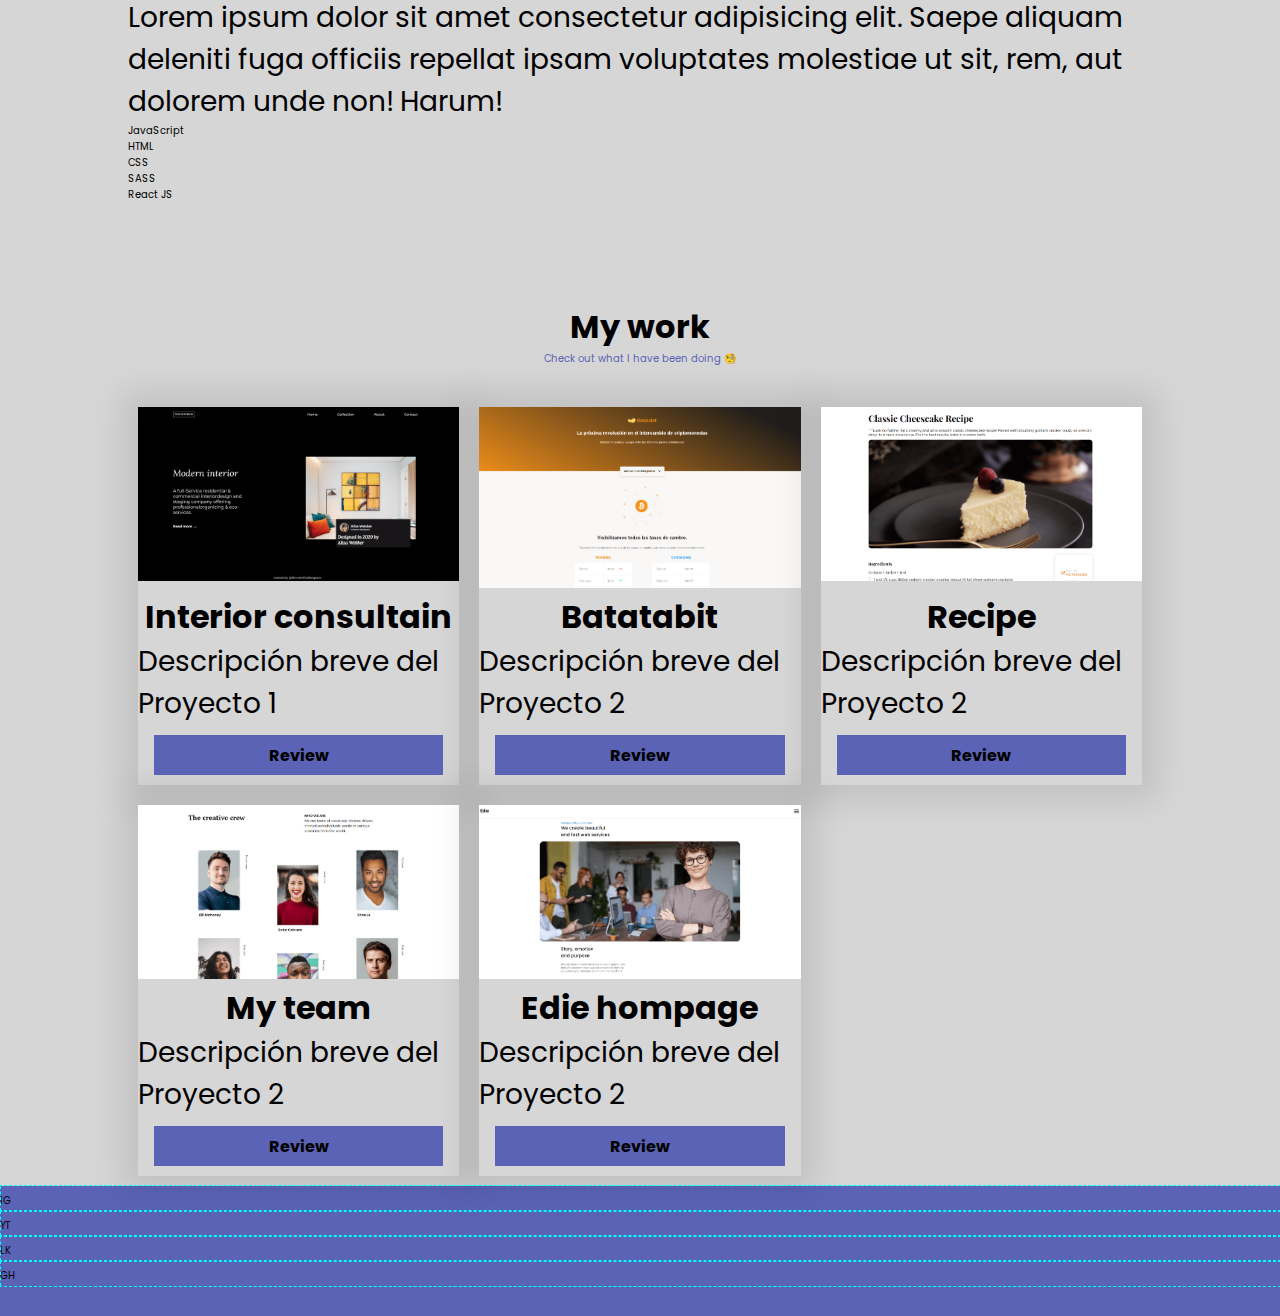
==== commit ef56d3c6: "made the scroll detection" ====
--- a/public/index.html
+++ b/public/index.html
@@ -92,7 +92,7 @@
             </div>
 
             <picture class="hero--imgContainer imgContainer">
-                <img src="assets/img/Recurso 1_profile.png" alt="">
+                <img src="assets/img/Recurso_hero.png" alt="">
             </picture>
         </section>
 <!-- ------------------------------------------------------ -->
--- a/public/css/main.css
+++ b/public/css/main.css
@@ -36,8 +36,7 @@
 
 .main__projects .projects--tittel {
   text-align: center;
-  -webkit-margin-after: 3rem;
-          margin-block-end: 3rem;
+  margin-block-end: 3rem;
 }
 .main__projects .projects--tittel > span {
   color: #5b63b7;
@@ -101,10 +100,12 @@
 }
 
 .header {
+  transition: all 0.3s;
   position: fixed;
   top: 0;
   z-index: 11;
   width: 100%;
+  background-color: #d6d6d6;
   min-height: 10rem;
   display: flex;
   align-items: center;
@@ -391,12 +392,10 @@
   display: flex;
   flex-direction: column;
   align-items: center;
-  -webkit-margin-before: 4rem;
-          margin-block-start: 4rem;
+  margin-block-start: 4rem;
 }
 .main__about > p {
-  -webkit-margin-before: 1rem;
-          margin-block-start: 1rem;
+  margin-block-start: 1rem;
   color: #5b63b7;
   font-size: 12px;
 }
@@ -415,8 +414,7 @@
 }
 .footer {
   background-color: #5b63b7;
-  -webkit-padding-after: 3rem;
-          padding-block-end: 3rem;
+  padding-block-end: 3rem;
 }
 .footer * {
   outline: 1px dashed aqua;
@@ -468,31 +466,32 @@
 @media screen and (min-width: 768px) {
   .main__hero .hero--text {
     flex: 1.5 0 0;
-    -webkit-padding-end: 5rem;
-            padding-inline-end: 5rem;
+    padding-inline-end: 5rem;
   }
 }
 @media screen and (min-width: 1024px) {
   .main__hero .hero--text {
-    -webkit-padding-end: 10rem;
-            padding-inline-end: 10rem;
+    padding-inline-end: 10rem;
   }
 }
 .main__hero .hero--text h1 span {
   color: #5b63b7;
 }
 .main__hero .hero--text p {
-  -webkit-margin-before: 1rem;
-          margin-block-start: 1rem;
+  margin-block-start: 1rem;
   color: #5b63b7;
   font-size: 16px;
   max-width: 550px;
 }
 .main__hero .hero--text > .button {
-  -webkit-margin-before: 3rem;
-          margin-block-start: 3rem;
+  margin-block-start: 3rem;
   width: 40%;
   max-width: 250px;
+}
+@media screen and (max-width: 768px) {
+  .main__hero .hero--text > .button {
+    width: 90%;
+  }
 }
 .main__hero .hero--imgContainer {
   margin-block: 2rem;
@@ -559,29 +558,29 @@
 }
 
 h1 {
-  font-size: 24px;
+  font-size: 28px;
   letter-spacing: 0.05rem;
   font-weight: 700;
-  line-height: 28.8px;
+  line-height: 33.6px;
 }
 @media screen and (min-width: 768px) {
   h1 {
-    font-size: 28px;
+    font-size: 32px;
   }
 }
 @media screen and (min-width: 1024px) {
   h1 {
-    font-size: 32px;
+    font-size: 40px;
   }
 }
 @media screen and (min-width: 768px) {
   h1 {
-    line-height: 33.6px;
+    line-height: 38.4px;
   }
 }
 @media screen and (min-width: 1024px) {
   h1 {
-    line-height: 38.4px;
+    line-height: 48px;
   }
 }
 
@@ -618,6 +617,5 @@
   max-width: 1440px;
   width: 80%;
   margin: 0 auto;
-  -webkit-padding-before: 10rem;
-          padding-block-start: 10rem;
+  padding-block-start: 10rem;
 }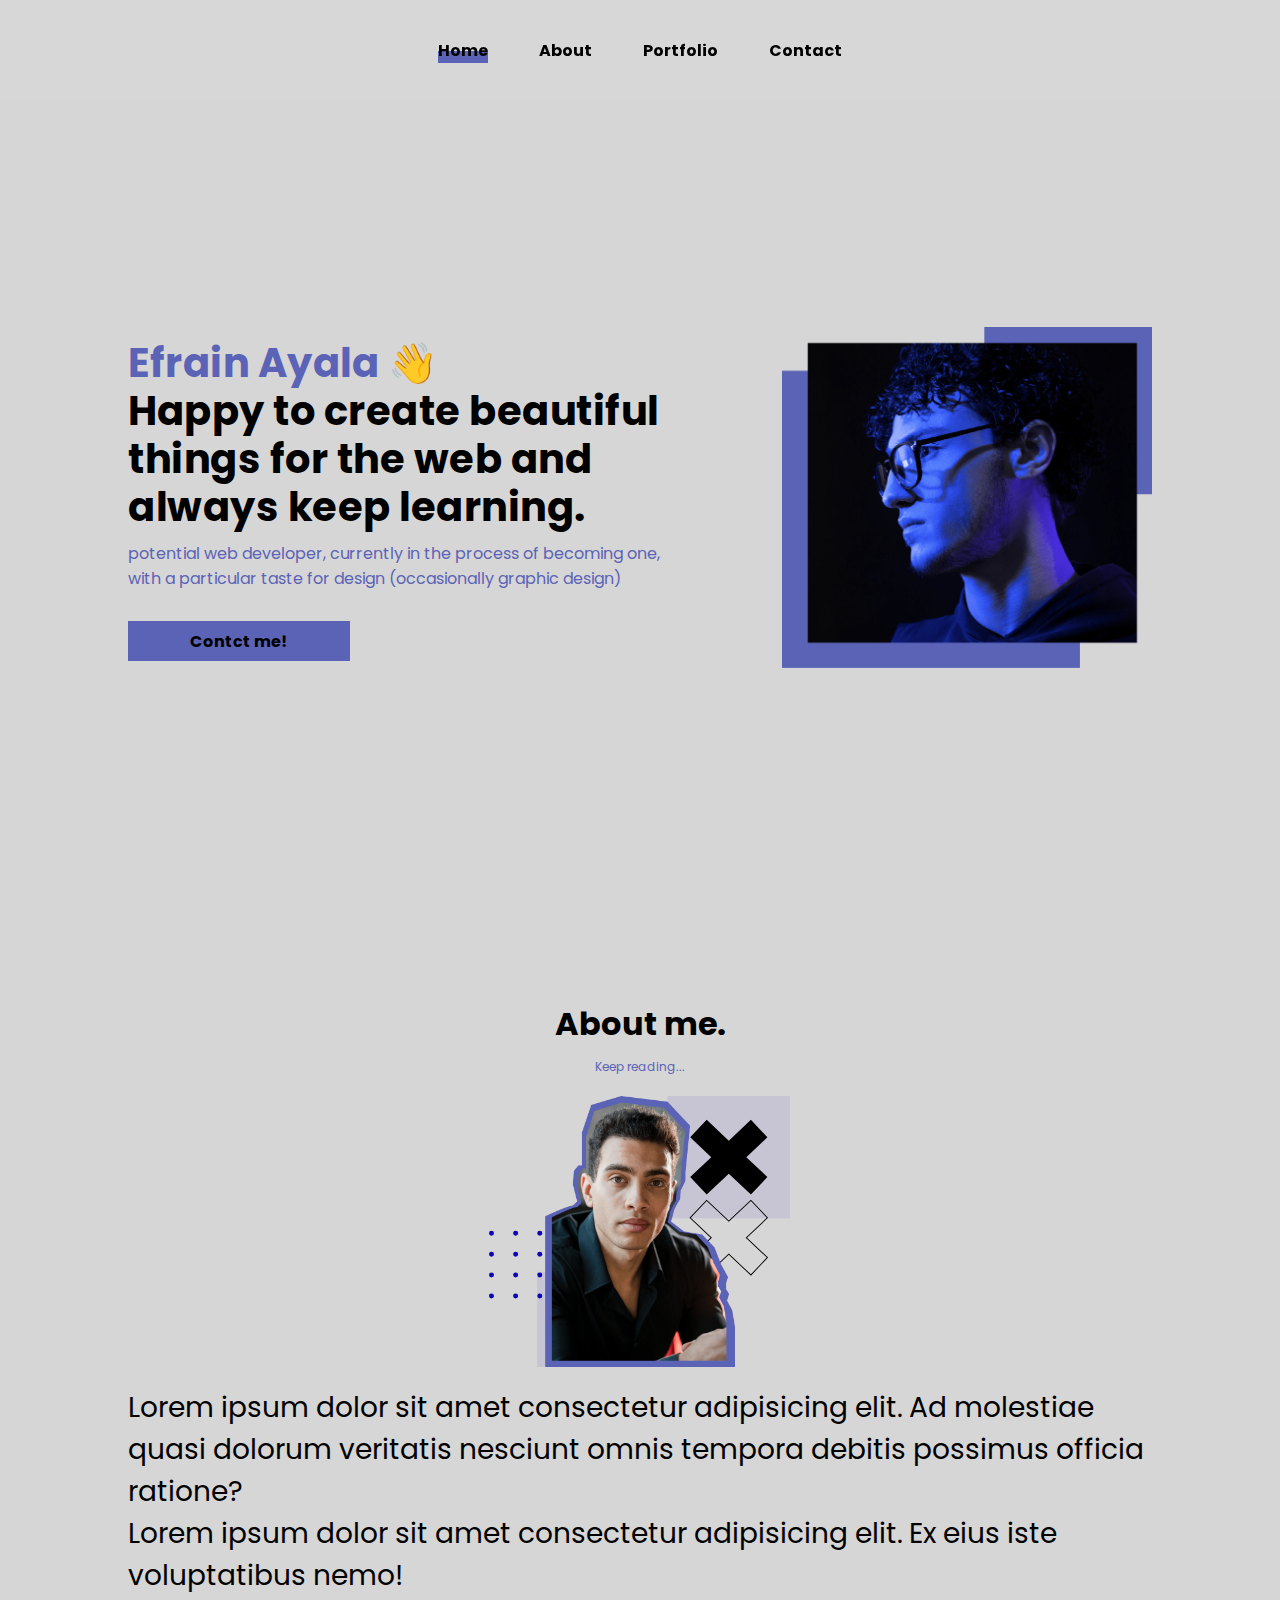
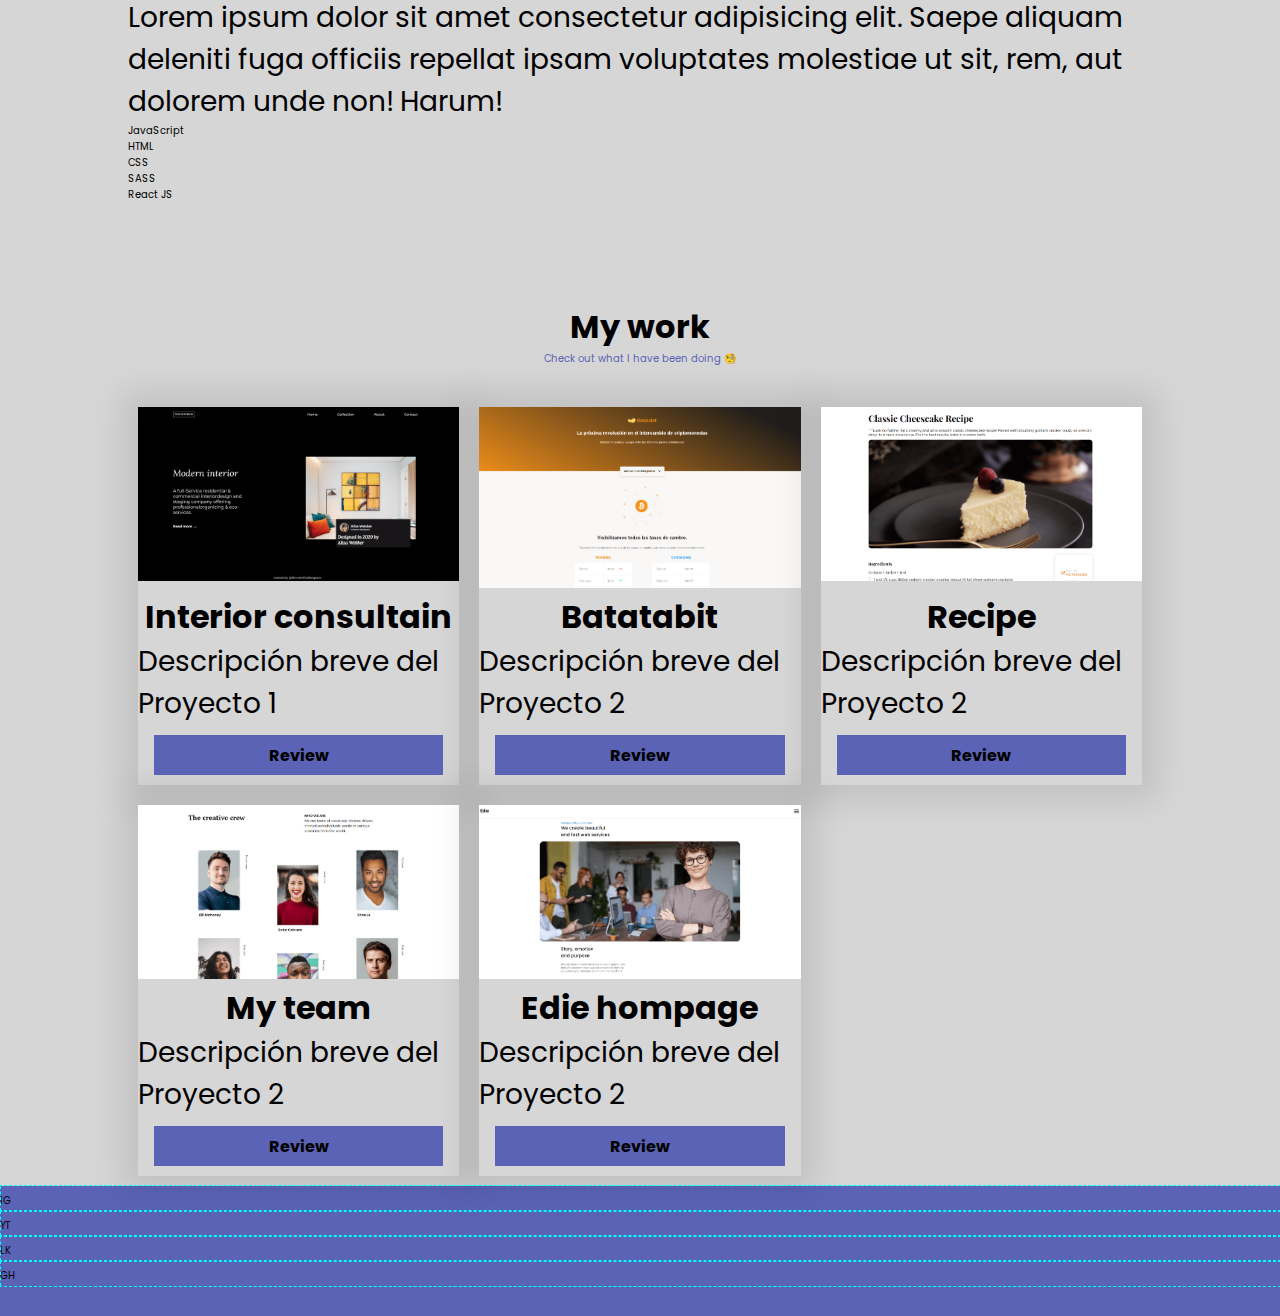
==== commit 39fad6fe: "Add new responsive mobile menu" ====
--- a/public/index.html
+++ b/public/index.html
@@ -34,28 +34,30 @@
             </ul>
 
             <nav id="mobile-menu" class="nav--menu-mobile">
-                <ul class="menu--options">
-                    <li><a href="#">About me</a></li>
-                    <li><a href="#">Portfolio</a></li>
-                    <li><a href="#">Contact</a></li>
-                </ul>
-                <ul class="contact--list">
-                    <li>
-                        <a href="#">
-                            GH
-                        </a>
-                    </li>
-                    <li>
-                        <a href="#">
-                            LN
-                        </a>
-                    </li>
-                    <li>
-                        <a href="#">
-                            TW
-                        </a>
-                    </li>
-                </ul>
+                <div class="content">
+                    <ul class="menu--options">
+                        <li><a href="#">About me</a></li>
+                        <li><a href="#">Portfolio</a></li>
+                        <li><a href="#">Contact</a></li>
+                    </ul>
+                    <ul class="contact--list">
+                        <li>
+                            <a href="#">
+                                GH
+                            </a>
+                        </li>
+                        <li>
+                            <a href="#">
+                                LN
+                            </a>
+                        </li>
+                        <li>
+                            <a href="#">
+                                TW
+                            </a>
+                        </li>
+                    </ul>
+                </div>
             </nav>
             <!--  -->
             <nav class="header__nav-responsive">
--- a/public/css/main.css
+++ b/public/css/main.css
@@ -105,7 +105,7 @@
   top: 0;
   z-index: 11;
   width: 100%;
-  background-color: #d6d6d6;
+  background-color: rgba(214, 214, 214, 0.96);
   min-height: 10rem;
   display: flex;
   align-items: center;
@@ -165,41 +165,52 @@
   bottom: -5%;
   z-index: -1;
 }
-.header .nav--menu-mobile.open {
-  display: flex;
-}
 .header .nav--menu-mobile {
-  display: none;
-  flex-direction: column;
-  align-items: center;
-  justify-content: space-around;
+  transition: all 0.3s;
   position: fixed;
-  inset: 0;
+  right: -100%;
+  top: 0;
+  bottom: 0;
   width: 100vw;
   height: 100vh;
+  background-color: rgba(214, 214, 214, 0.7);
+}
+.header .nav--menu-mobile .content {
+  position: absolute;
+  right: 0;
+  background-color: #d6d6d6;
   padding: 5rem;
-}
-.header .nav--menu-mobile li a {
-  color: #000000;
-}
-.header .nav--menu-mobile > ul {
+  width: 70%;
+  height: 100vh;
+  display: flex;
+  flex-direction: column;
+  align-items: center;
+  justify-content: space-around;
+}
+.header .nav--menu-mobile .content * {
+  outline: 1px dashed #ed5e93;
+}
+.header .nav--menu-mobile .content li a {
+  color: #000000;
+}
+.header .nav--menu-mobile .content > ul {
   display: flex;
   flex: 1 0 0;
   width: 100%;
 }
-.header .nav--menu-mobile .menu--options {
+.header .nav--menu-mobile .content .menu--options {
   flex-direction: column;
   align-items: center;
   justify-content: center;
   gap: 3rem;
 }
-.header .nav--menu-mobile .menu--options li {
+.header .nav--menu-mobile .content .menu--options li {
   width: 50%;
 }
-.header .nav--menu-mobile .menu--options li a {
-  position: relative;
-}
-.header .nav--menu-mobile .menu--options li a::before {
+.header .nav--menu-mobile .content .menu--options li a {
+  position: relative;
+}
+.header .nav--menu-mobile .content .menu--options li a::before {
   position: absolute;
   content: "";
   display: inline-block;
@@ -211,15 +222,15 @@
   transition: all 0.3s;
   z-index: -1;
 }
-.header .nav--menu-mobile .menu--options li a:hover::before {
+.header .nav--menu-mobile .content .menu--options li a:hover::before {
   height: 12px;
   bottom: -5%;
 }
-.header .nav--menu-mobile .contact--list {
+.header .nav--menu-mobile .content .contact--list {
   justify-content: space-around;
   align-items: center;
 }
-.header .nav--menu-mobile .contact--list::before {
+.header .nav--menu-mobile .content .contact--list::before {
   content: "Say Hello";
   position: absolute;
   top: 55%;
@@ -228,13 +239,13 @@
   font-size: 24px;
   font-weight: 700;
 }
-.header .nav--menu-mobile .contact--list li {
+.header .nav--menu-mobile .content .contact--list li {
   width: 50%;
 }
-.header .nav--menu-mobile .contact--list li a {
-  position: relative;
-}
-.header .nav--menu-mobile .contact--list li a::before {
+.header .nav--menu-mobile .content .contact--list li a {
+  position: relative;
+}
+.header .nav--menu-mobile .content .contact--list li a::before {
   position: absolute;
   content: "";
   display: inline-block;
@@ -246,9 +257,12 @@
   transition: all 0.3s;
   z-index: -1;
 }
-.header .nav--menu-mobile .contact--list li a:hover::before {
+.header .nav--menu-mobile .content .contact--list li a:hover::before {
   height: 12px;
   bottom: -5%;
+}
+.header .nav--menu-mobile-active {
+  transform: translateX(-100%);
 }
 .header .header__nav-responsive {
   align-items: center;
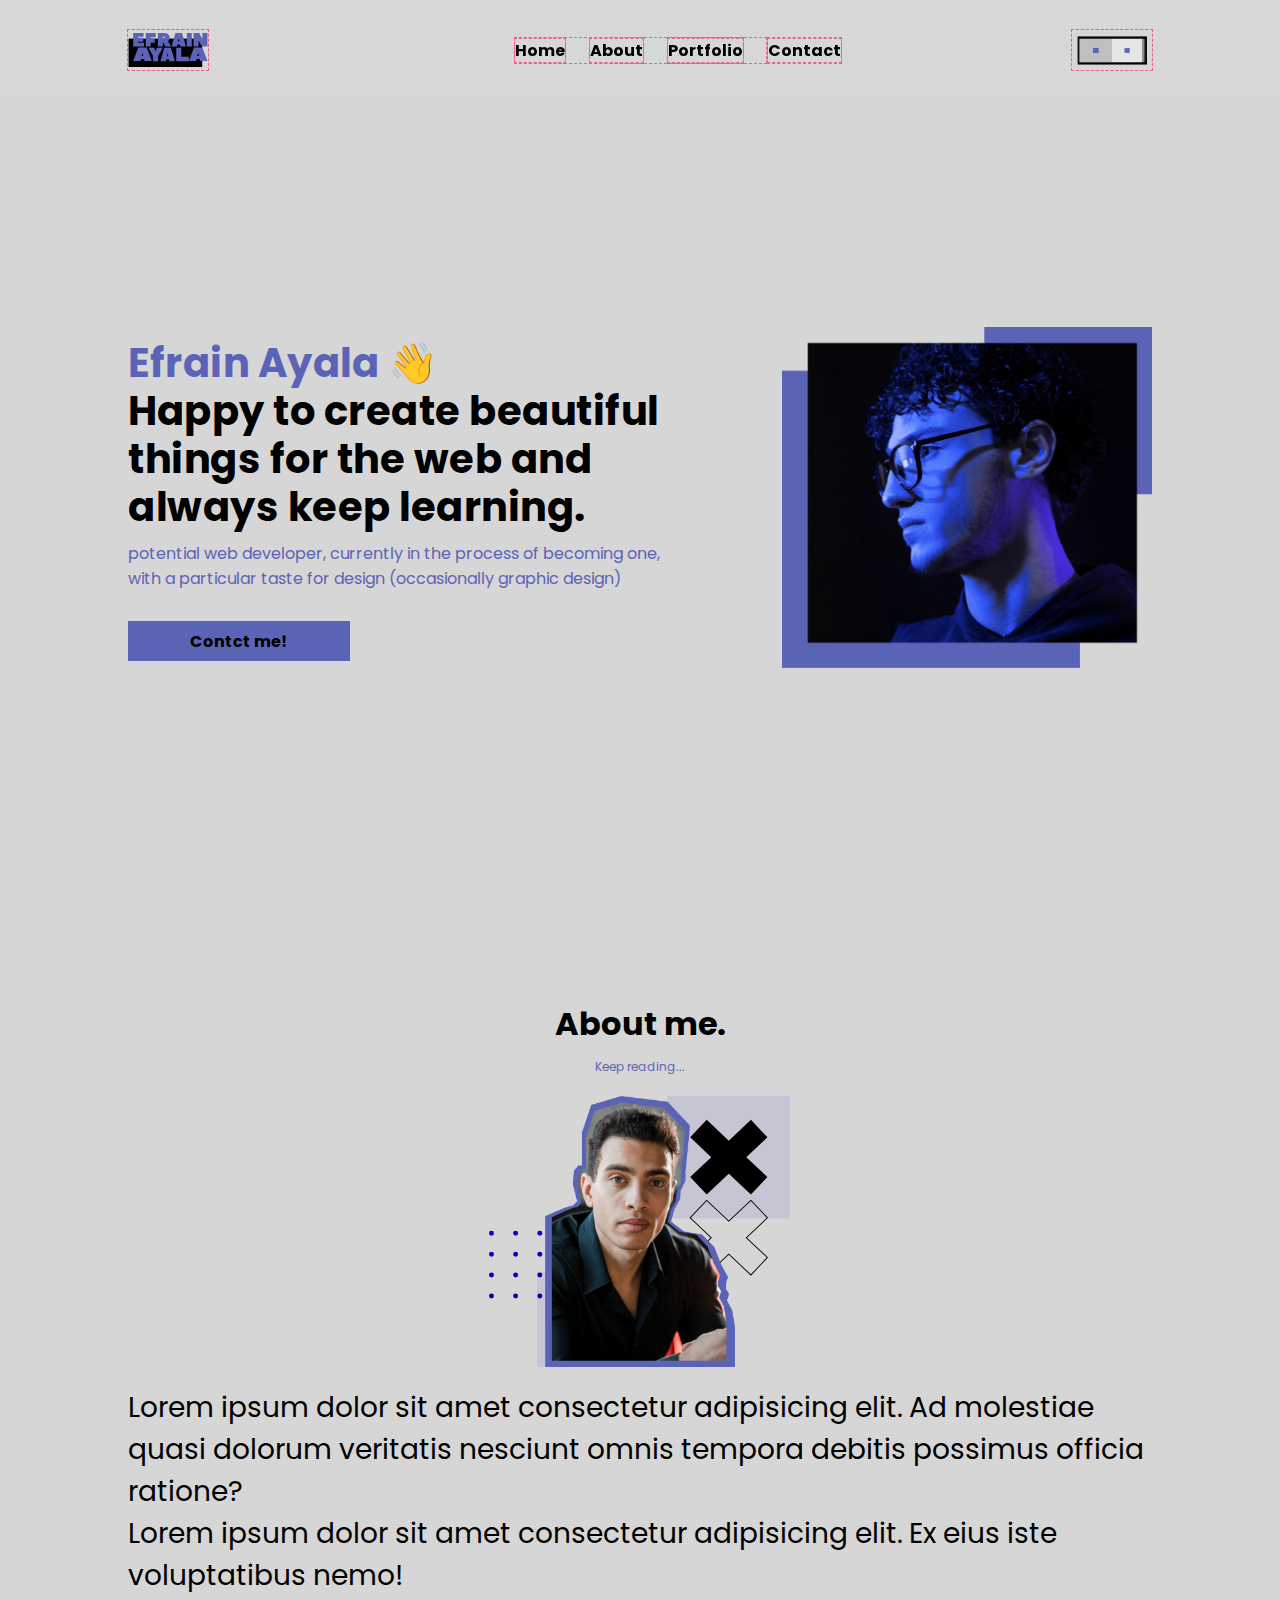
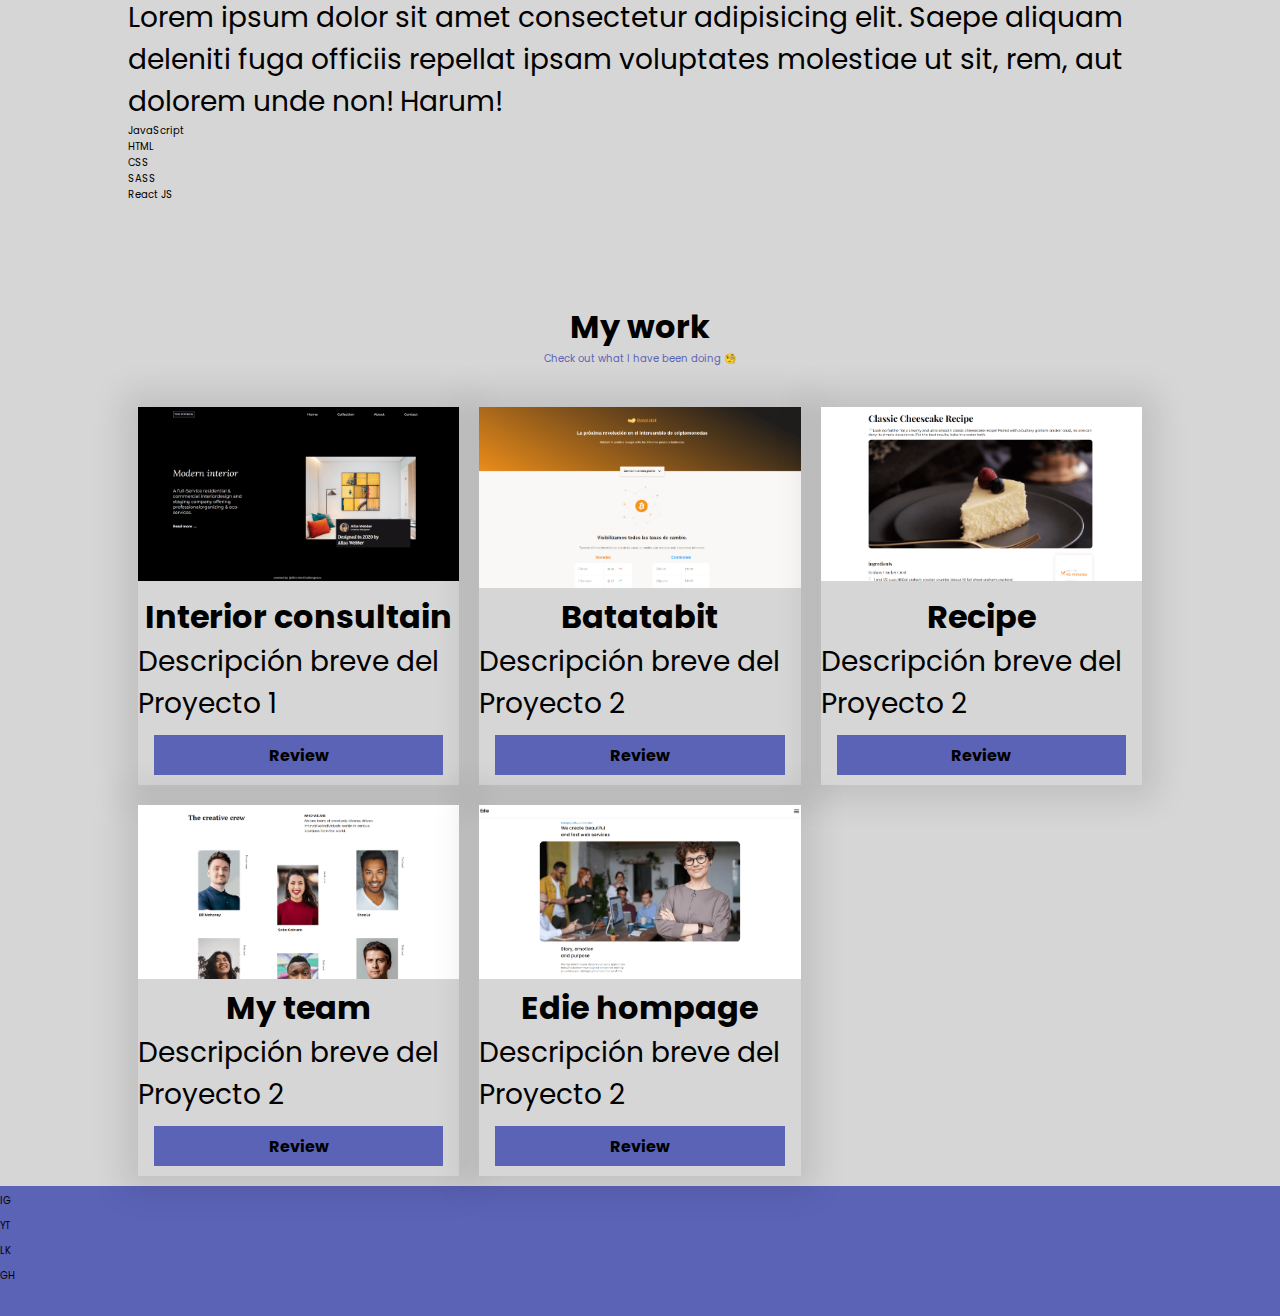
==== commit 838902ee: "add new components to de navbar" ====
--- a/public/index.html
+++ b/public/index.html
@@ -19,57 +19,38 @@
         <nav class="header__nav">
 
             <ul class="header__nav--menu">
-                <li class="menu--item">
-                    <a class="cta-nav" href="">Home</a>
+
+                <li class="mobileOn desktopOn">
+                    <span class="logo" href="#header"></span>
                 </li>
-                <li class="menu--item">
-                    <a href="#About">About</a>
+
+                <li class="menuItem--container desktopOn">
+                    <div class="menu--item">
+                        <a href="">Home</a>
+                    </div>
+                    <div class="menu--item">
+                        <a href="#About">About</a>
+                    </div>
+                    <div class="menu--item">
+                        <a href="#Portfolio">Portfolio</a>
+                    </div>
+                    <div class="menu--item ">
+                        <a href="#Footer">Contact</a>
+                    </div>
                 </li>
-                <li class="menu--item">
-                    <a href="#Portfolio">Portfolio</a>
+
+                <li class="desktopOn">
+                    <span class="buttonMode" href="#header"></span>
                 </li>
-                <li class="menu--item">
-                    <a href="">Contact</a>
+
+                <li class="menu--item mobileOn">
+                    <button class="nav-button button">
+                        <span></span>
+                    </button>
                 </li>
             </ul>
 
-            <nav id="mobile-menu" class="nav--menu-mobile">
-                <div class="content">
-                    <ul class="menu--options">
-                        <li><a href="#">About me</a></li>
-                        <li><a href="#">Portfolio</a></li>
-                        <li><a href="#">Contact</a></li>
-                    </ul>
-                    <ul class="contact--list">
-                        <li>
-                            <a href="#">
-                                GH
-                            </a>
-                        </li>
-                        <li>
-                            <a href="#">
-                                LN
-                            </a>
-                        </li>
-                        <li>
-                            <a href="#">
-                                TW
-                            </a>
-                        </li>
-                    </ul>
-                </div>
-            </nav>
-            <!--  -->
-            <nav class="header__nav-responsive">
 
-                <div class="mobile-home">
-                    <a class="cta-nav" href="">Home</a>
-                </div>
-
-                <button class="nav-button button">
-                    <span></span>
-                </button>
-            </nav>
         </nav>
 
     </header>
@@ -77,63 +58,69 @@
     <main class="main">
 <!-- ------------------------------------------------------ -->
         <section id="Hero" class="main__hero">
-            <div class="hero--text">
-                <h1> 
-                    <span>Efrain Ayala 👋</span> <br>
-                    Happy to create beautiful things for the web and always keep learning.
-                </h1>
-                <p>
-                    <!-- !Welcome to my website¡ -->
-                    potential web developer, currently in the process of becoming one, with a particular taste for design (occasionally graphic design) 
-                </p>
-
-                <div class="button">
-                    <a href="#Footer"><span>Contct me!</span></a>
+            <div class="wrap--section">
+                <div class="hero--text">
+                    <h1> 
+                        <span>Efrain Ayala 👋</span> <br>
+                        Happy to create beautiful things for the web and always keep learning.
+                    </h1>
+                    <p>
+                        <!-- !Welcome to my website¡ -->
+                        potential web developer, currently in the process of becoming one, with a particular taste for design (occasionally graphic design) 
+                    </p>
+    
+                    <div class="button">
+                        <a href="#Footer"><span>Contct me!</span></a>
+                    </div>
+    
                 </div>
-
+    
+                <picture class="hero--imgContainer imgContainer">
+                    <img src="assets/img/Recurso_hero.png" alt="">
+                </picture>
             </div>
-
-            <picture class="hero--imgContainer imgContainer">
-                <img src="assets/img/Recurso_hero.png" alt="">
-            </picture>
         </section>
 <!-- ------------------------------------------------------ -->
         <section id="About" class="main__about">
-            <h2 class="about--title">About me.</h2>
-            <p>Keep reading...</p>
+            <div class="wrap--section">
+                <h2 class="about--title">About me.</h2>
+                <p>Keep reading...</p>
 
-            <div class="about--imgContainer imgContainer">
-                <img src="assets/img/profile-photo_about.png" alt="">
-            </div>
+                <div class="about--imgContainer imgContainer">
+                    <img src="assets/img/profile-photo_about.png" alt="">
+                </div>
 
-            <div class="about--info">
+                <div class="about--info">
 
-                <p>Lorem ipsum dolor sit amet consectetur adipisicing elit. Ad molestiae quasi dolorum veritatis nesciunt omnis tempora debitis possimus officia ratione?</p>
+                    <p>Lorem ipsum dolor sit amet consectetur adipisicing elit. Ad molestiae quasi dolorum veritatis nesciunt omnis tempora debitis possimus officia ratione?</p>
 
-                <p>Lorem ipsum dolor sit amet consectetur adipisicing elit. Ex eius iste voluptatibus nemo!
-                </p>
+                    <p>Lorem ipsum dolor sit amet consectetur adipisicing elit. Ex eius iste voluptatibus nemo!
+                    </p>
 
-                <p>Lorem ipsum dolor sit amet consectetur adipisicing elit. Saepe aliquam deleniti fuga officiis repellat ipsam voluptates molestiae ut sit, rem, aut dolorem unde non! Harum!</p>
+                    <p>Lorem ipsum dolor sit amet consectetur adipisicing elit. Saepe aliquam deleniti fuga officiis repellat ipsam voluptates molestiae ut sit, rem, aut dolorem unde non! Harum!</p>
 
-                <ul class="skills--list">
-                    <li>JavaScript</li>
-                    <li>HTML</li>
-                    <li>CSS</li>
-                    <li>SASS</li>
-                    <li>React JS</li>
-                </ul>
-            </div>
+                    <ul class="skills--list">
+                        <li>JavaScript</li>
+                        <li>HTML</li>
+                        <li>CSS</li>
+                        <li>SASS</li>
+                        <li>React JS</li>
+                    </ul>
+                </div>
+                </div>
         </section>
 <!-- ------------------------------------------------------ -->
         <section id="Portfolio" class="main__projects">
-            <div class="projects--tittel">
-                <h2>My work</h2>
-                <span>Check out what I have been doing</span>
-            </div>
-        <div id="projectsContainer" class="projects-wraper">
-                <!-- <div class="main__projects" id="main__projects">
-    
-                </div> -->
+            <div class="wrap--section">
+                <div class="projects--tittel">
+                    <h2>My work</h2>
+                    <span>Check out what I have been doing</span>
+                </div>
+                <div id="projectsContainer" class="projects-wraper">
+                    <!-- <div class="main__projects" id="main__projects">
+        
+                    </div> -->
+                </div>
             </div>
         </section>
 <!-- ------------------------------------------------------ -->
@@ -153,11 +140,11 @@
             <div class="img-container">
                 <img class="project-img" src="" alt="">
             </div>
-
+    
             <div class="info-container">
                 <h2 class="project-title"></h2>
                 <p class="project-description"></p>
-
+    
                 <div class="project-button button" href="">
                     <a href="#"><span>Review</span></a>
                 </div>
@@ -167,4 +154,5 @@
 
     <script src="js/main.js" ></script>
 </body>
+
 </html>
--- a/public/css/main.css
+++ b/public/css/main.css
@@ -34,37 +34,37 @@
   align-items: center;
 }
 
-.main__projects .projects--tittel {
+.main__projects > div .projects--tittel {
   text-align: center;
   margin-block-end: 3rem;
 }
-.main__projects .projects--tittel > span {
+.main__projects > div .projects--tittel > span {
   color: #5b63b7;
 }
-.main__projects .projects--tittel > span::after {
+.main__projects > div .projects--tittel > span::after {
   content: " 🧐";
 }
-.main__projects .projects-wraper {
+.main__projects > div .projects-wraper {
   display: grid;
   grid-template-columns: repeat(auto-fit, minmax(300px, 1fr));
   grid-auto-flow: dense;
 }
-.main__projects .projects-wraper .project-card {
+.main__projects > div .projects-wraper .project-card {
   box-shadow: 0px 0px 31px 15px rgba(0, 0, 0, 0.1);
   margin: 1rem;
   background-color: #d6d6d6;
 }
-.main__projects .projects-wraper .project-card .img-container {
+.main__projects > div .projects-wraper .project-card .img-container {
   -o-object-fit: cover;
      object-fit: cover;
 }
-.main__projects .projects-wraper .project-card .info-container {
-  display: flex;
-  flex-direction: column;
-  align-items: center;
-  color: #000000;
-}
-.main__projects .projects-wraper .project-card .info-container .project-button {
+.main__projects > div .projects-wraper .project-card .info-container {
+  display: flex;
+  flex-direction: column;
+  align-items: center;
+  color: #000000;
+}
+.main__projects > div .projects-wraper .project-card .info-container .project-button {
   width: 90%;
   margin-block: 1rem;
 }
@@ -121,19 +121,46 @@
   font-size: 16px;
 }
 .header .header__nav .header__nav--menu {
-  width: 50%;
-  margin: 0 auto;
-  align-items: center;
-  justify-content: center;
+  display: flex;
+  align-items: center;
+  justify-content: space-between;
+}
+.header .header__nav .header__nav--menu * {
+  outline: 1px dashed #ed5e93;
+}
+.header .header__nav .header__nav--menu li .logo {
+  align-self: start;
+  display: block;
+  width: 80px;
+  height: 40px;
+  background-image: url("../assets/svg/EA_logo.svg");
+  background-position: center;
+  background-repeat: no-repeat;
+  background-size: contain;
+}
+.header .header__nav .header__nav--menu li .buttonMode {
+  align-self: start;
+  display: block;
+  width: 80px;
+  height: 40px;
+  background-image: url("../assets/svg/buttonOff_mode.svg");
+  background-position: center;
+  background-repeat: no-repeat;
+  background-size: contain;
+  cursor: pointer;
+}
+.header .menuItem--container {
+  display: flex;
+  justify-content: space-around;
   text-align: center;
   gap: 10%;
 }
-.header .header__nav .header__nav--menu > li a:not(.cta-nav) {
-  color: #000000;
-  font-weight: 700;
-  position: relative;
-}
-.header .header__nav .header__nav--menu > li a:not(.cta-nav)::before {
+.header .menuItem--container a:not(.cta-nav) {
+  color: #000000;
+  font-weight: 700;
+  position: relative;
+}
+.header .menuItem--container a:not(.cta-nav)::before {
   position: absolute;
   content: "";
   display: inline-block;
@@ -145,16 +172,16 @@
   transition: all 0.3s;
   z-index: -1;
 }
-.header .header__nav .header__nav--menu > li a:not(.cta-nav):hover::before {
+.header .menuItem--container a:not(.cta-nav):hover::before {
   height: 12px;
   bottom: -5%;
 }
-.header .header__nav .header__nav--menu > li .cta-nav {
-  color: #000000;
-  font-weight: 700;
-  position: relative;
-}
-.header .header__nav .header__nav--menu > li .cta-nav::before {
+.header .menuItem--container .cta-nav {
+  color: #000000;
+  font-weight: 700;
+  position: relative;
+}
+.header .menuItem--container .cta-nav::before {
   position: absolute;
   content: "";
   display: inline-block;
@@ -165,133 +192,14 @@
   bottom: -5%;
   z-index: -1;
 }
-.header .nav--menu-mobile {
-  transition: all 0.3s;
-  position: fixed;
-  right: -100%;
-  top: 0;
-  bottom: 0;
-  width: 100vw;
-  height: 100vh;
-  background-color: rgba(214, 214, 214, 0.7);
-}
-.header .nav--menu-mobile .content {
-  position: absolute;
-  right: 0;
-  background-color: #d6d6d6;
-  padding: 5rem;
-  width: 70%;
-  height: 100vh;
-  display: flex;
-  flex-direction: column;
-  align-items: center;
-  justify-content: space-around;
-}
-.header .nav--menu-mobile .content * {
-  outline: 1px dashed #ed5e93;
-}
-.header .nav--menu-mobile .content li a {
-  color: #000000;
-}
-.header .nav--menu-mobile .content > ul {
-  display: flex;
-  flex: 1 0 0;
-  width: 100%;
-}
-.header .nav--menu-mobile .content .menu--options {
-  flex-direction: column;
-  align-items: center;
-  justify-content: center;
-  gap: 3rem;
-}
-.header .nav--menu-mobile .content .menu--options li {
-  width: 50%;
-}
-.header .nav--menu-mobile .content .menu--options li a {
-  position: relative;
-}
-.header .nav--menu-mobile .content .menu--options li a::before {
-  position: absolute;
-  content: "";
-  display: inline-block;
-  width: 100%;
-  height: 0px;
-  background-color: #5b63b7;
-  clear: both;
-  bottom: -10%;
-  transition: all 0.3s;
-  z-index: -1;
-}
-.header .nav--menu-mobile .content .menu--options li a:hover::before {
-  height: 12px;
-  bottom: -5%;
-}
-.header .nav--menu-mobile .content .contact--list {
-  justify-content: space-around;
-  align-items: center;
-}
-.header .nav--menu-mobile .content .contact--list::before {
-  content: "Say Hello";
-  position: absolute;
-  top: 55%;
-  color: #5b63b7;
-  opacity: 0.5;
-  font-size: 24px;
-  font-weight: 700;
-}
-.header .nav--menu-mobile .content .contact--list li {
-  width: 50%;
-}
-.header .nav--menu-mobile .content .contact--list li a {
-  position: relative;
-}
-.header .nav--menu-mobile .content .contact--list li a::before {
-  position: absolute;
-  content: "";
-  display: inline-block;
-  width: 100%;
-  height: 0px;
-  background-color: #5b63b7;
-  clear: both;
-  bottom: -10%;
-  transition: all 0.3s;
-  z-index: -1;
-}
-.header .nav--menu-mobile .content .contact--list li a:hover::before {
-  height: 12px;
-  bottom: -5%;
-}
-.header .nav--menu-mobile-active {
-  transform: translateX(-100%);
-}
-.header .header__nav-responsive {
-  align-items: center;
-  justify-content: space-between;
-}
-.header .header__nav-responsive .cta-nav {
-  color: #000000;
-  font-weight: 700;
-  position: relative;
-}
-.header .header__nav-responsive .cta-nav::before {
-  position: absolute;
-  content: "";
-  display: inline-block;
-  width: 100%;
-  height: 12px;
-  background-color: #5b63b7;
-  clear: both;
-  bottom: -5%;
-  z-index: -1;
-}
-.header .header__nav-responsive .nav-button {
+.header .nav-button {
   height: 30px;
   width: 30px;
   background: none;
   outline: none;
   border: none;
 }
-.header .header__nav-responsive .nav-button::before {
+.header .nav-button::before {
   content: "";
   display: inline-block;
   width: 100%;
@@ -300,7 +208,7 @@
   clear: both;
   transition: all 0.4s;
 }
-.header .header__nav-responsive .nav-button::after {
+.header .nav-button::after {
   content: "";
   display: inline-block;
   width: 80%;
@@ -310,37 +218,31 @@
   transition: all 0.3s;
   transform: translateX(10%);
 }
-.header .header__nav-responsive .nav-button-active {
+.header .nav-button-active {
   height: 30px;
   width: 30px;
   background: none;
   outline: none;
   border: none;
 }
-.header .header__nav-responsive .nav-button-active::before {
+.header .nav-button-active::before {
   transform: translateY(220%) rotate(45deg);
 }
-.header .header__nav-responsive .nav-button-active::after {
+.header .nav-button-active::after {
   width: 100%;
   transform: translateY(-540%) rotate(-45deg);
 }
-
-@media screen and (max-width: 767px) {
-  .header__nav--menu {
+@media screen and (min-width: 767px) {
+  .header .header__nav--menu li:not(.desktopOn) {
     display: none;
   }
-  .header__nav-responsive {
-    display: flex;
-  }
-}
-@media screen and (min-width: 768px) {
-  .header__nav--menu {
-    display: flex;
-  }
-  .header__nav-responsive {
+}
+@media screen and (max-width: 766px) {
+  .header li:not(.mobileOn) {
     display: none;
   }
 }
+
 .button {
   position: relative;
   background-color: #000000;
@@ -401,19 +303,18 @@
   align-items: center;
 }
 
-.main__about {
-  min-height: 100vh;
+.main__about > div {
   display: flex;
   flex-direction: column;
   align-items: center;
   margin-block-start: 4rem;
 }
-.main__about > p {
+.main__about > div > p {
   margin-block-start: 1rem;
   color: #5b63b7;
   font-size: 12px;
 }
-.main__about .about--imgContainer {
+.main__about > div .about--imgContainer {
   display: flex;
   justify-content: center;
   margin-block: 2rem;
@@ -421,7 +322,7 @@
   background-repeat: no-repeat;
   background-position: center;
 }
-.main__about .about--imgContainer img {
+.main__about > div .about--imgContainer img {
   width: 30%;
   -o-object-fit: contain;
      object-fit: contain;
@@ -429,9 +330,6 @@
 .footer {
   background-color: #5b63b7;
   padding-block-end: 3rem;
-}
-.footer * {
-  outline: 1px dashed aqua;
 }
 .footer > [class*=footer__] {
   min-width: 280px;
@@ -471,47 +369,52 @@
 }
 
 .main__hero {
+  height: 100vh;
+  display: flex;
+  justify-content: center;
+  align-items: center;
+}
+.main__hero .wrap--section {
   display: flex;
   flex-wrap: wrap;
   align-items: center;
   justify-content: center;
-  min-height: 100vh;
-}
-@media screen and (min-width: 768px) {
-  .main__hero .hero--text {
+}
+@media screen and (min-width: 768px) {
+  .main__hero .wrap--section .hero--text {
     flex: 1.5 0 0;
     padding-inline-end: 5rem;
   }
 }
 @media screen and (min-width: 1024px) {
-  .main__hero .hero--text {
+  .main__hero .wrap--section .hero--text {
     padding-inline-end: 10rem;
   }
 }
-.main__hero .hero--text h1 span {
+.main__hero .wrap--section .hero--text h1 span {
   color: #5b63b7;
 }
-.main__hero .hero--text p {
+.main__hero .wrap--section .hero--text p {
   margin-block-start: 1rem;
   color: #5b63b7;
   font-size: 16px;
   max-width: 550px;
 }
-.main__hero .hero--text > .button {
+.main__hero .wrap--section .hero--text > .button {
   margin-block-start: 3rem;
   width: 40%;
   max-width: 250px;
 }
 @media screen and (max-width: 768px) {
-  .main__hero .hero--text > .button {
+  .main__hero .wrap--section .hero--text > .button {
     width: 90%;
   }
 }
-.main__hero .hero--imgContainer {
+.main__hero .wrap--section .hero--imgContainer {
   margin-block: 2rem;
 }
 @media screen and (min-width: 768px) {
-  .main__hero .hero--imgContainer {
+  .main__hero .wrap--section .hero--imgContainer {
     flex: 1 0 0;
   }
 }
@@ -627,9 +530,11 @@
 }
 
 .main > section {
+  padding-block-start: 10rem;
+}
+.main > section > .wrap--section {
   min-width: 280px;
   max-width: 1440px;
   width: 80%;
   margin: 0 auto;
-  padding-block-start: 10rem;
 }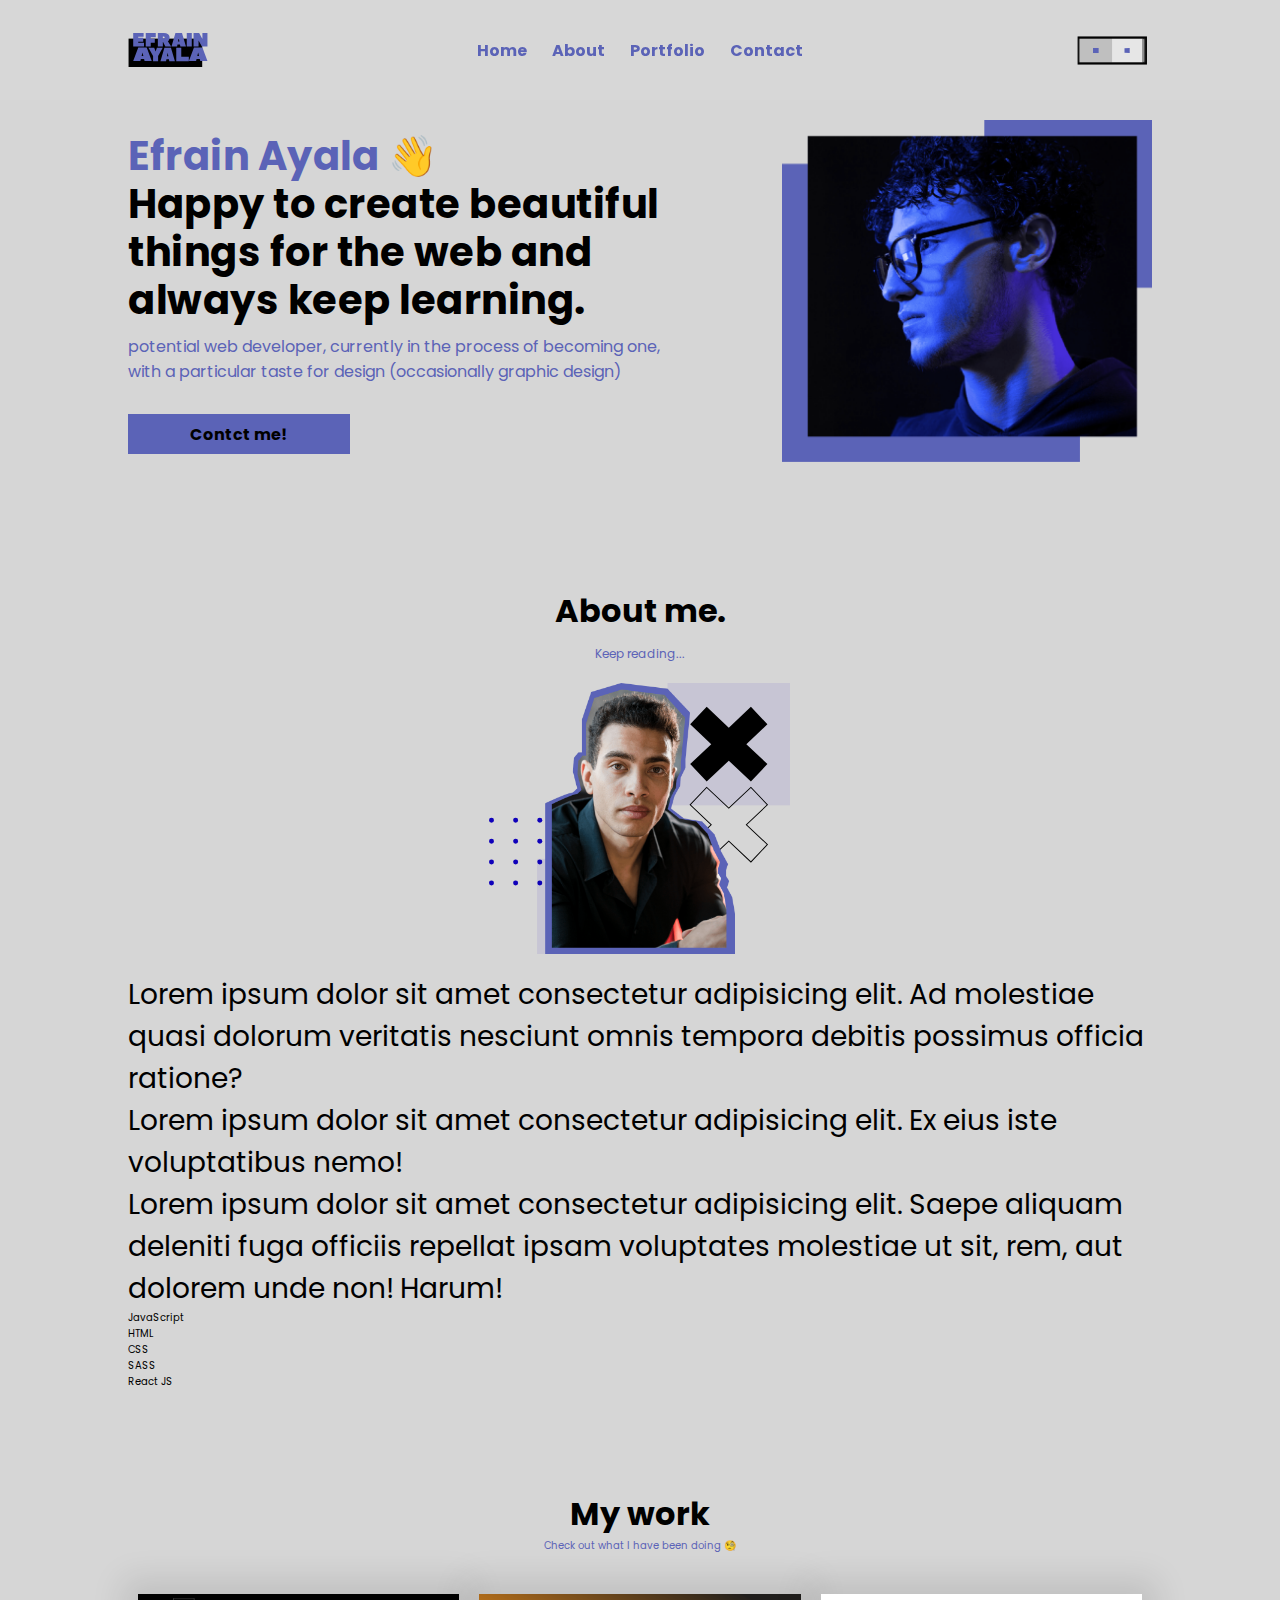
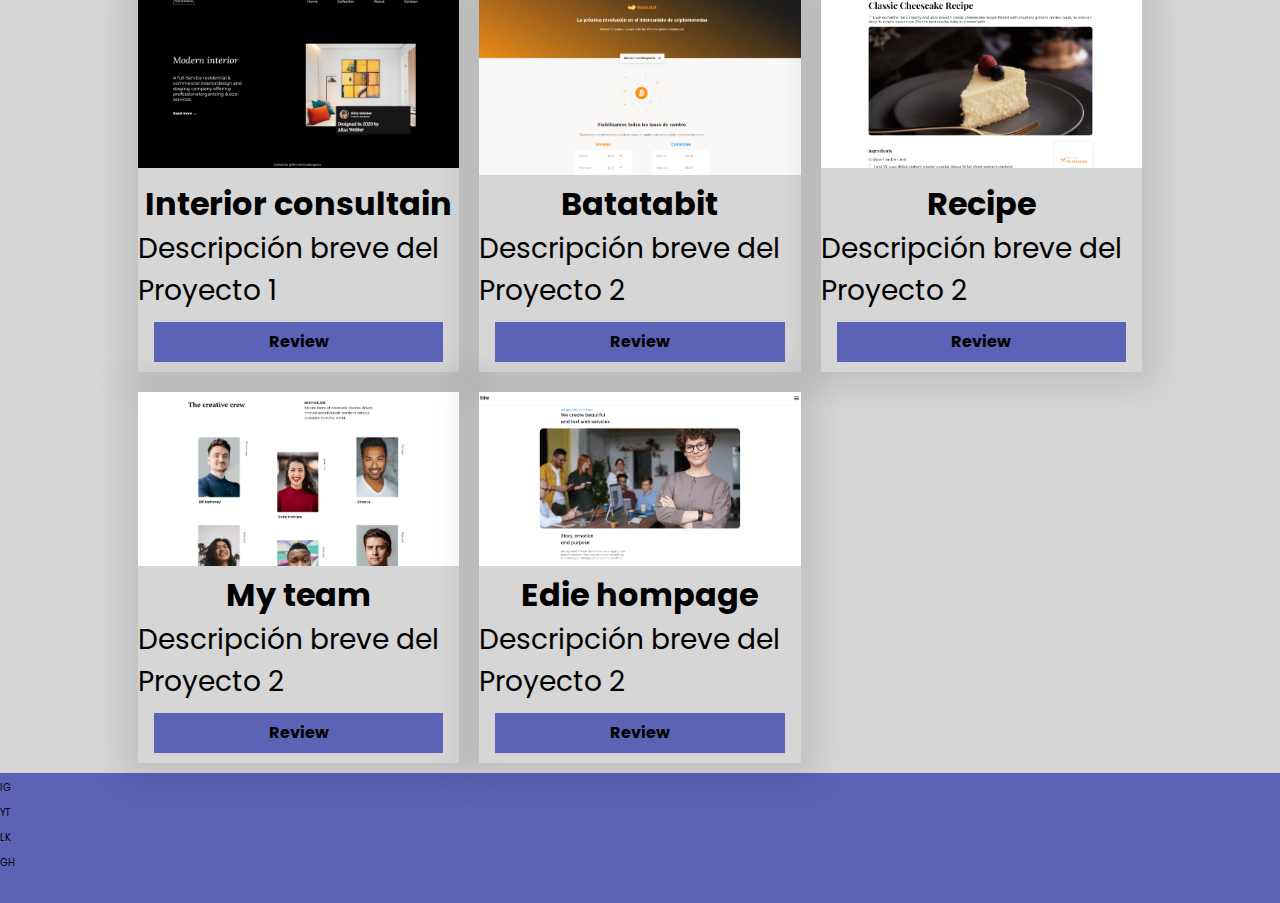
==== commit f2c74494: "Add the responsive mobile menu" ====
--- a/public/index.html
+++ b/public/index.html
@@ -15,44 +15,55 @@
 </head>
 <body>
     <header class="header" id="header">
-        
         <nav class="header__nav">
+            <div class="mobileOn desktopOn logo--container">
+                <a class="logo" href="index.html"></a>
+            </div>
 
-            <ul class="header__nav--menu">
-
-                <li class="mobileOn desktopOn">
-                    <span class="logo" href="#header"></span>
+            <button class="nav-button button mobileOn">
+                <span></span>
+            </button>
+            <!-- ------------------------------------------------- -->
+            <nav id="mobileMenu" class="mobileMenu mobileOn">
+                <ul class="mobileMenu__itemContainer">
+                    <li class="menu--item">
+                        <a href="index.html">Home</a>
+                    </li>
+                    <li class="menu--item">
+                        <a href="#About">About</a>
+                    </li>
+                    <li class="menu--item">
+                        <a href="#Portfolio">Portfolio</a>
+                    </li>
+                    <li class="menu--item ">
+                        <a href="#Footer">Contact</a>
+                    </li>
+                </ul>
+            </nav>
+            <!-- ------------------------------------------------- -->
+            <ul class="menuItem--container desktopOn">
+                <li class="menu--item">
+                    <a href="index.html">Home</a>
                 </li>
-
-                <li class="menuItem--container desktopOn">
-                    <div class="menu--item">
-                        <a href="">Home</a>
-                    </div>
-                    <div class="menu--item">
-                        <a href="#About">About</a>
-                    </div>
-                    <div class="menu--item">
-                        <a href="#Portfolio">Portfolio</a>
-                    </div>
-                    <div class="menu--item ">
-                        <a href="#Footer">Contact</a>
-                    </div>
+                <li class="menu--item">
+                    <a href="#About">About</a>
                 </li>
-
-                <li class="desktopOn">
-                    <span class="buttonMode" href="#header"></span>
+                <li class="menu--item">
+                    <a href="#Portfolio">Portfolio</a>
                 </li>
-
-                <li class="menu--item mobileOn">
-                    <button class="nav-button button">
-                        <span></span>
-                    </button>
+                <li class="menu--item ">
+                    <a href="#Footer">Contact</a>
                 </li>
             </ul>
 
+            <div class="buttonMode desktopOn">
+                <button class="mode-on" ></button>
+                <button class="mode-off" ></button>
+            </div>
+
+            
 
         </nav>
-
     </header>
 
     <main class="main">
@@ -66,7 +77,7 @@
                     </h1>
                     <p>
                         <!-- !Welcome to my website¡ -->
-                        potential web developer, currently in the process of becoming one, with a particular taste for design (occasionally graphic design) 
+                        potential web developer, currently in the process of becoming one, with a particular taste for design (<a href="#">occasionally graphic design</a>) 
                     </p>
     
                     <div class="button">
--- a/public/css/main.css
+++ b/public/css/main.css
@@ -103,7 +103,7 @@
   transition: all 0.3s;
   position: fixed;
   top: 0;
-  z-index: 11;
+  z-index: 10;
   width: 100%;
   background-color: rgba(214, 214, 214, 0.96);
   min-height: 10rem;
@@ -117,19 +117,78 @@
   margin: 0 auto;
 }
 .header .header__nav {
-  position: relative;
-  font-size: 16px;
-}
-.header .header__nav .header__nav--menu {
   display: flex;
   align-items: center;
   justify-content: space-between;
 }
-.header .header__nav .header__nav--menu * {
-  outline: 1px dashed #ed5e93;
-}
-.header .header__nav .header__nav--menu li .logo {
-  align-self: start;
+.header .header__nav .logo--container {
+  z-index: 20;
+}
+.header .header__nav .menuItem--container {
+  display: flex;
+  justify-content: center;
+  text-align: center;
+  gap: 10%;
+}
+.header .header__nav .menuItem--container li > a:not(.cta-nav) {
+  color: #5b63b7;
+  font-weight: 700;
+  position: relative;
+}
+.header .header__nav .menuItem--container li > a:not(.cta-nav)::before {
+  position: absolute;
+  content: "";
+  display: inline-block;
+  width: 100%;
+  height: 0;
+  background-color: #000000;
+  clear: both;
+  bottom: -10%;
+  transition: all 0.2s;
+  z-index: -1;
+}
+.header .header__nav .menuItem--container li > a:not(.cta-nav):hover::before {
+  height: 50%;
+  bottom: -10%;
+}
+.header .header__nav .menuItem--container li > a.cta-nav {
+  color: #5b63b7;
+  font-weight: 700;
+  position: relative;
+}
+.header .header__nav .menuItem--container li > a.cta-nav::before {
+  position: absolute;
+  content: "";
+  display: inline-block;
+  width: 100%;
+  height: 12px;
+  background-color: #5b63b7;
+  clear: both;
+  bottom: -5%;
+  z-index: -1;
+}
+.header .menu--item a {
+  color: #5b63b7;
+  font-weight: 700;
+  position: relative;
+}
+.header .menu--item a::before {
+  position: absolute;
+  content: "";
+  display: inline-block;
+  width: 100%;
+  height: 0;
+  background-color: #000000;
+  clear: both;
+  bottom: -10%;
+  transition: all 0.2s;
+  z-index: -1;
+}
+.header .menu--item a:hover::before {
+  height: 50%;
+  bottom: -10%;
+}
+.header .logo {
   display: block;
   width: 80px;
   height: 40px;
@@ -137,62 +196,33 @@
   background-position: center;
   background-repeat: no-repeat;
   background-size: contain;
-}
-.header .header__nav .header__nav--menu li .buttonMode {
-  align-self: start;
-  display: block;
+  transition: all 0.2s;
+}
+.header .logo:hover {
+  transform: scale(1.1);
+}
+.header .buttonMode {
   width: 80px;
   height: 40px;
   background-image: url("../assets/svg/buttonOff_mode.svg");
   background-position: center;
   background-repeat: no-repeat;
   background-size: contain;
+  display: flex;
+  align-items: center;
+  gap: 2px;
+}
+.header .buttonMode > button {
+  flex: 1 0 0;
+  height: 80%;
+  width: 40%;
+  background: none;
+  outline: none;
+  border: none;
   cursor: pointer;
 }
-.header .menuItem--container {
-  display: flex;
-  justify-content: space-around;
-  text-align: center;
-  gap: 10%;
-}
-.header .menuItem--container a:not(.cta-nav) {
-  color: #000000;
-  font-weight: 700;
-  position: relative;
-}
-.header .menuItem--container a:not(.cta-nav)::before {
-  position: absolute;
-  content: "";
-  display: inline-block;
-  width: 100%;
-  height: 0px;
-  background-color: #5b63b7;
-  clear: both;
-  bottom: -10%;
-  transition: all 0.3s;
-  z-index: -1;
-}
-.header .menuItem--container a:not(.cta-nav):hover::before {
-  height: 12px;
-  bottom: -5%;
-}
-.header .menuItem--container .cta-nav {
-  color: #000000;
-  font-weight: 700;
-  position: relative;
-}
-.header .menuItem--container .cta-nav::before {
-  position: absolute;
-  content: "";
-  display: inline-block;
-  width: 100%;
-  height: 12px;
-  background-color: #5b63b7;
-  clear: both;
-  bottom: -5%;
-  z-index: -1;
-}
 .header .nav-button {
+  z-index: 10;
   height: 30px;
   width: 30px;
   background: none;
@@ -224,6 +254,7 @@
   background: none;
   outline: none;
   border: none;
+  z-index: 20;
 }
 .header .nav-button-active::before {
   transform: translateY(220%) rotate(45deg);
@@ -232,15 +263,59 @@
   width: 100%;
   transform: translateY(-540%) rotate(-45deg);
 }
+.header .mobileMenu {
+  animation: menuDeploy;
+  position: fixed;
+  background: rgba(214, 214, 214, 0.96);
+  top: 0;
+  right: 0;
+  width: 50vw;
+  height: 100vh;
+  display: flex;
+  flex-direction: column;
+  align-items: center;
+  justify-content: center;
+  padding-inline: 3rem;
+  padding-block-start: 5rem;
+  padding-block-end: 3rem;
+}
+.header .mobileMenu .mobileMenu__itemContainer {
+  display: flex;
+  flex-direction: column;
+  align-items: center;
+  gap: 2rem;
+}
+@media screen and (max-width: 670px) {
+  .header .mobileMenu {
+    inset: 0;
+    width: 100vw;
+    height: 100vh;
+    padding-inline: 3rem;
+    padding-block-start: 8rem;
+    padding-block-end: 5rem;
+  }
+}
+.header #mobileMenu:not(.open) {
+  opacity: 0;
+  visibility: hidden;
+  pointer-events: none;
+}
 @media screen and (min-width: 767px) {
-  .header .header__nav--menu li:not(.desktopOn) {
+  .header .header__nav > *:not(.desktopOn) {
     display: none;
   }
+  .header .header .nav--mobile {
+    display: none;
+  }
 }
 @media screen and (max-width: 766px) {
-  .header li:not(.mobileOn) {
+  .header .header__nav > *:not(.mobileOn) {
     display: none;
   }
+}
+
+.header .static {
+  box-shadow: none;
 }
 
 .button {
@@ -369,7 +444,6 @@
 }
 
 .main__hero {
-  height: 100vh;
   display: flex;
   justify-content: center;
   align-items: center;
@@ -399,6 +473,12 @@
   color: #5b63b7;
   font-size: 16px;
   max-width: 550px;
+}
+.main__hero .wrap--section .hero--text p a {
+  color: #5b63b7;
+}
+.main__hero .wrap--section .hero--text p a:hover {
+  color: #ed5e93;
 }
 .main__hero .wrap--section .hero--text > .button {
   margin-block-start: 3rem;
@@ -427,6 +507,7 @@
 
 html {
   font-size: 62.5%;
+  scroll-behavior: smooth;
 }
 
 body {
@@ -529,6 +610,9 @@
   }
 }
 
+.main {
+  z-index: 1;
+}
 .main > section {
   padding-block-start: 10rem;
 }
